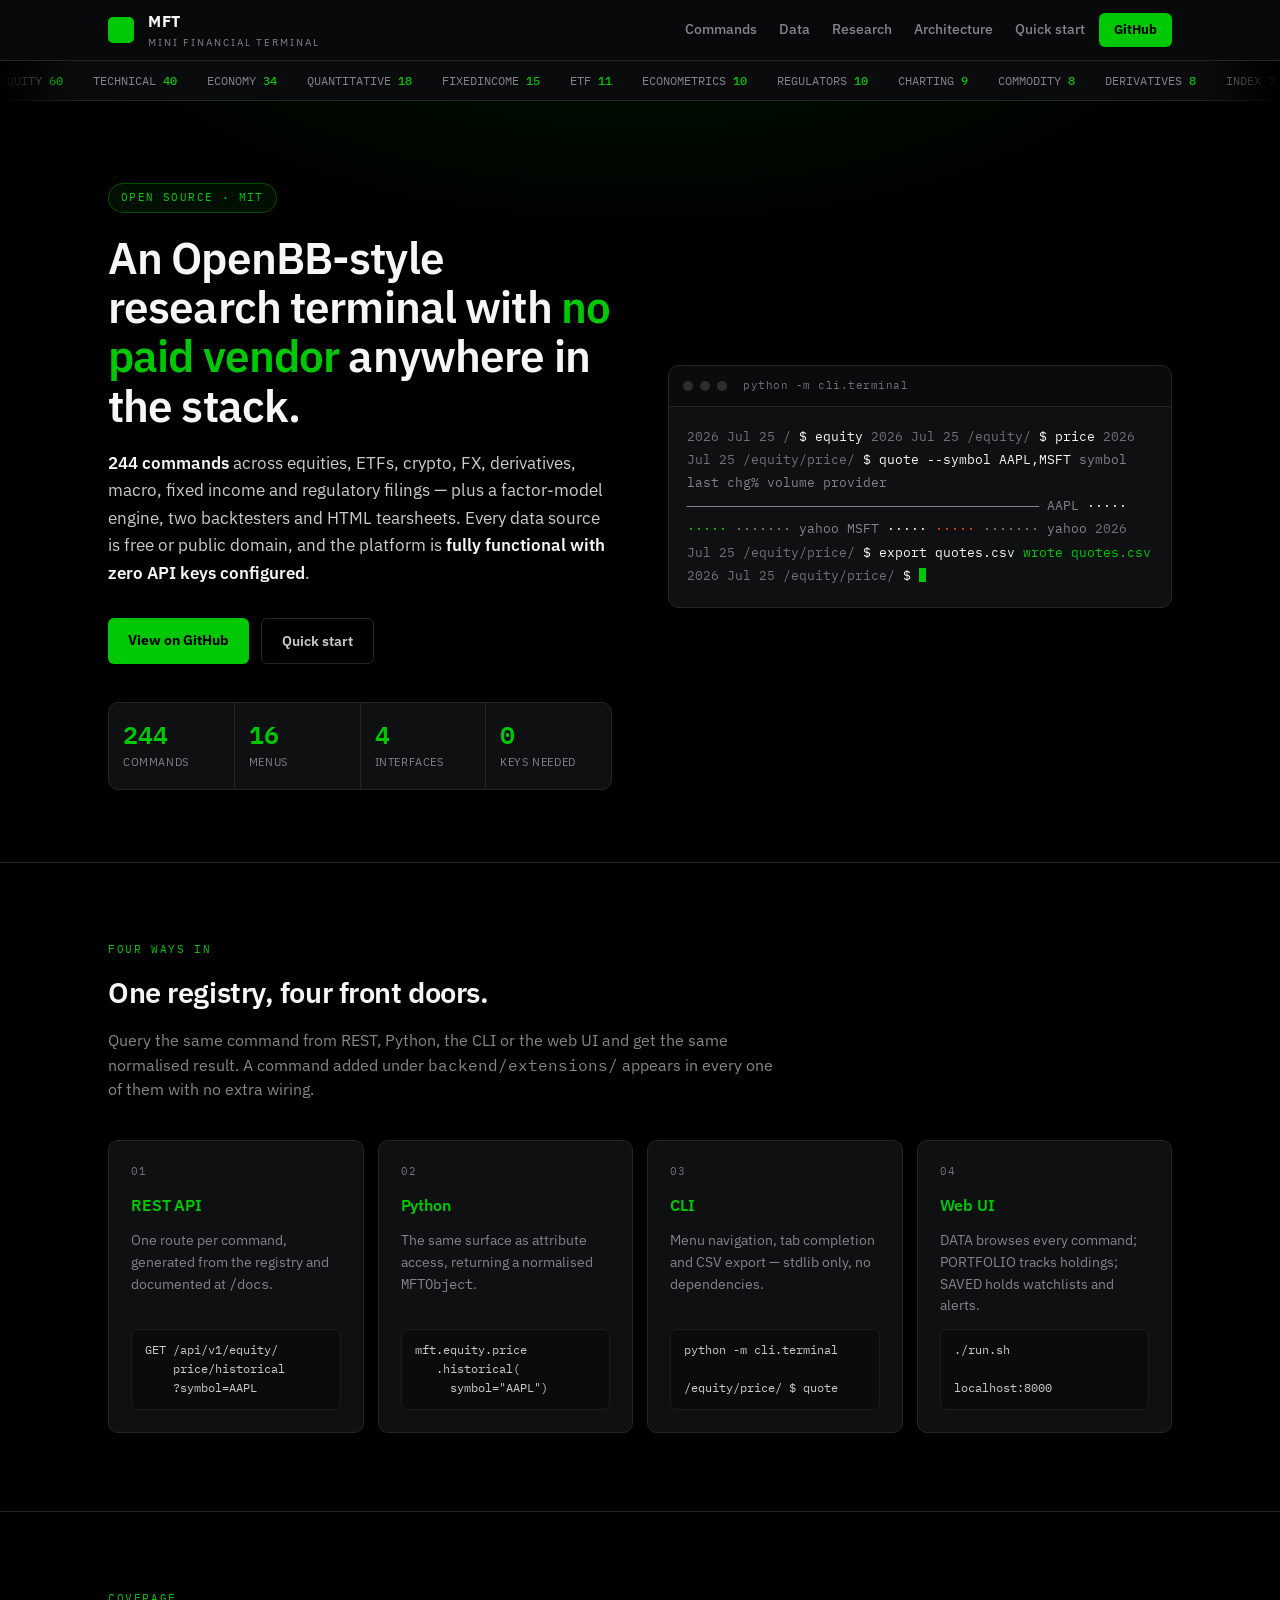
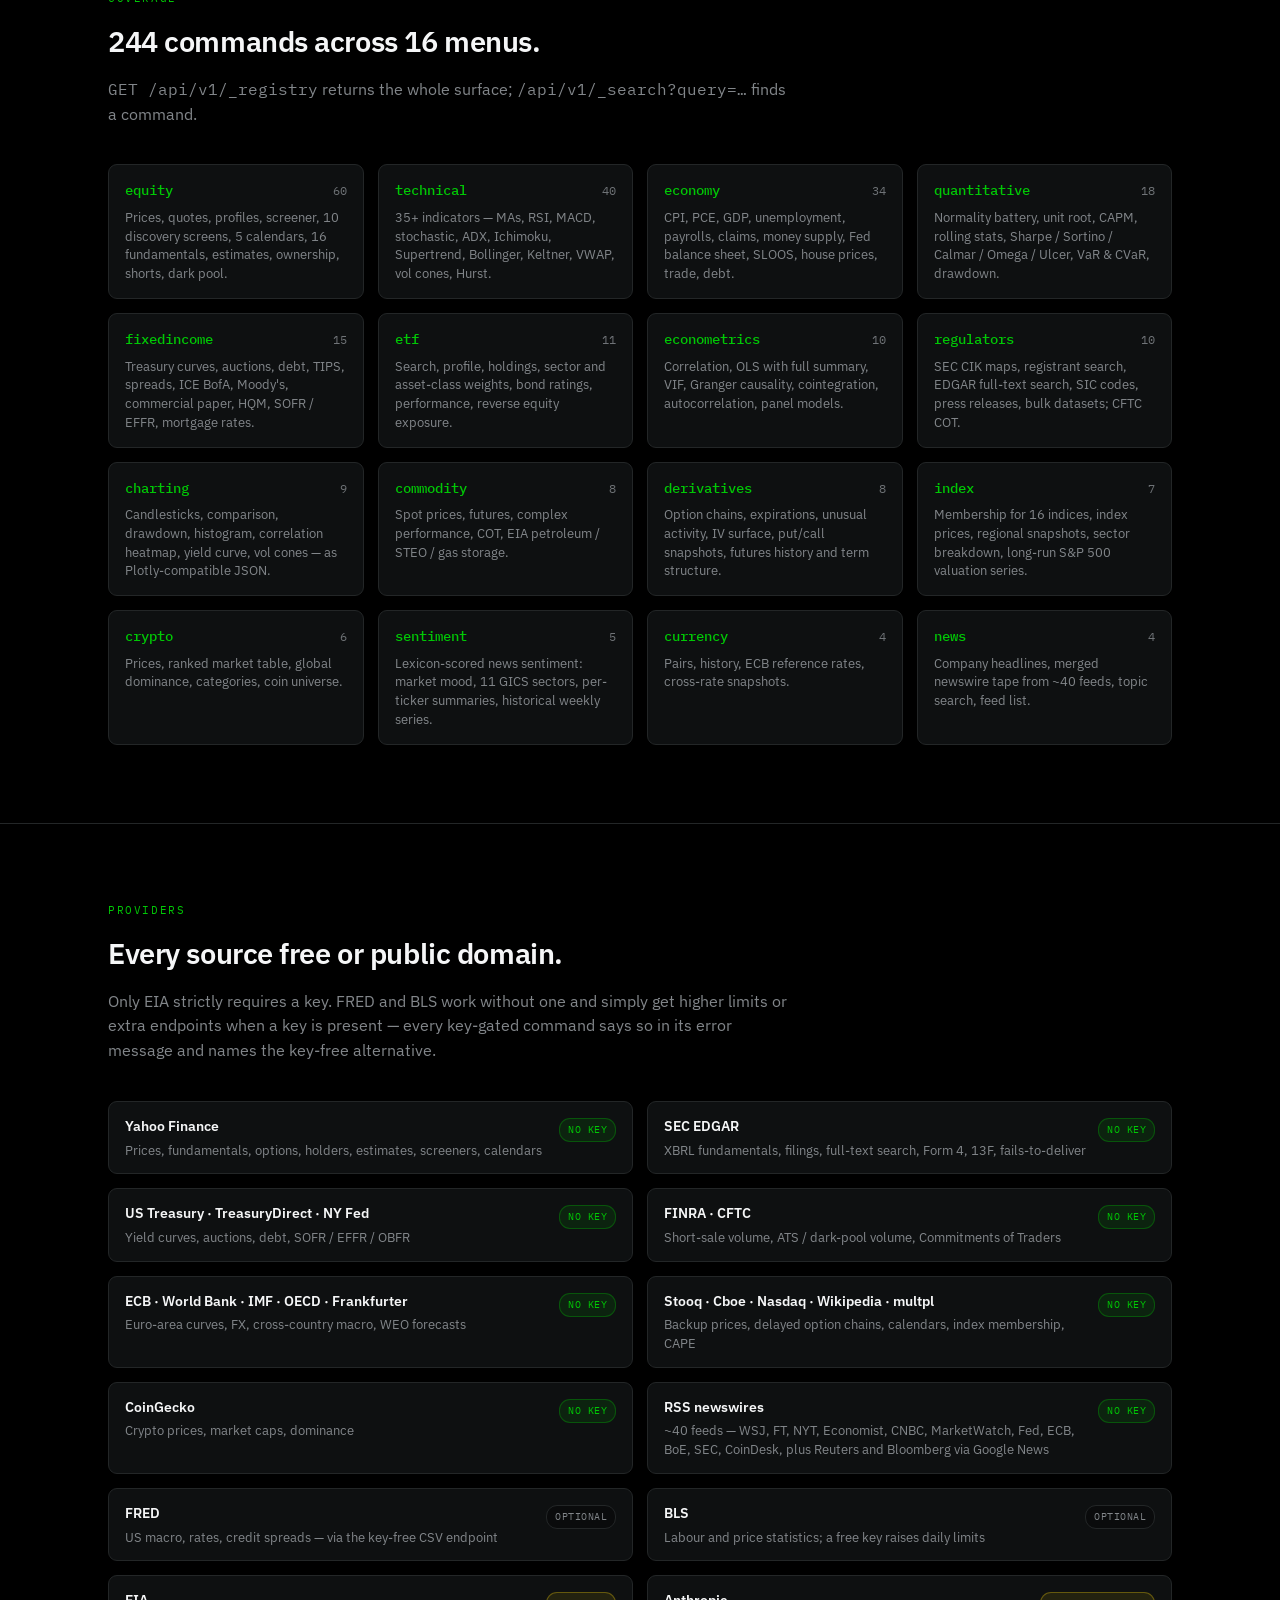
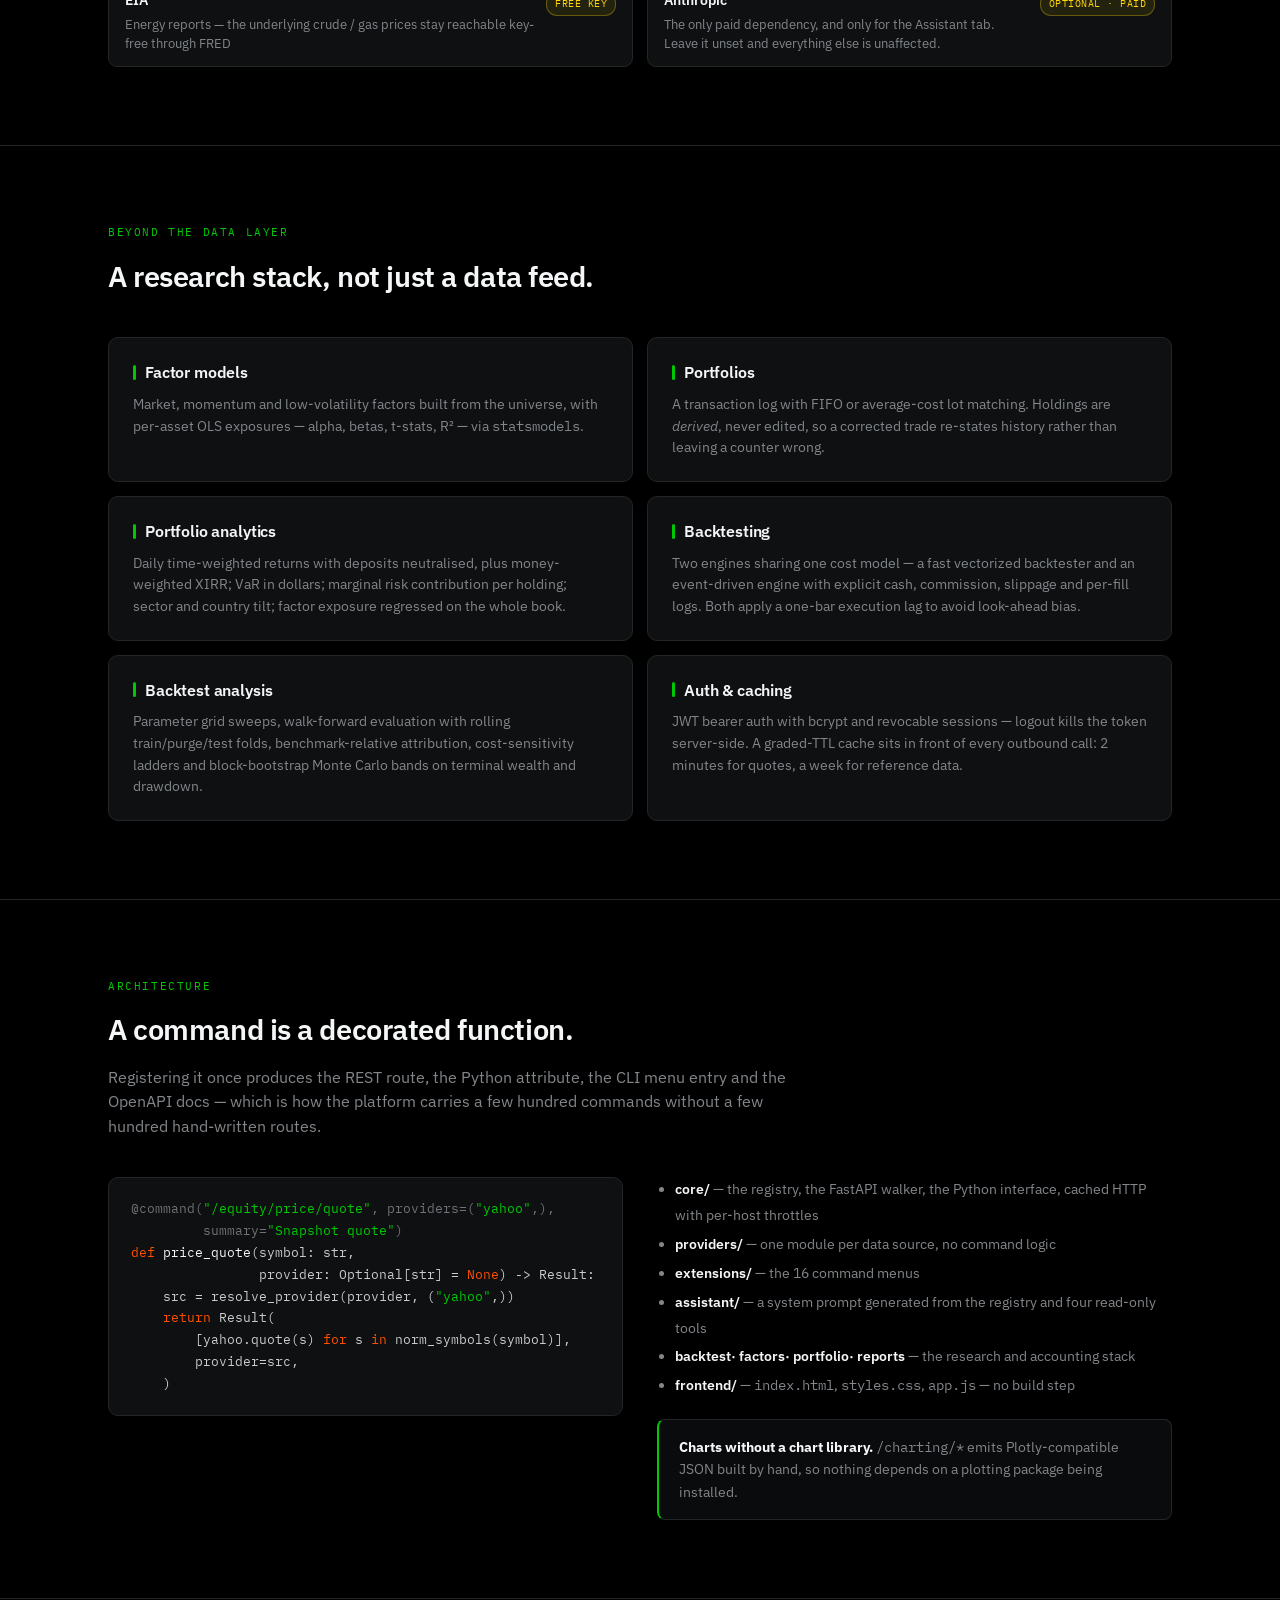
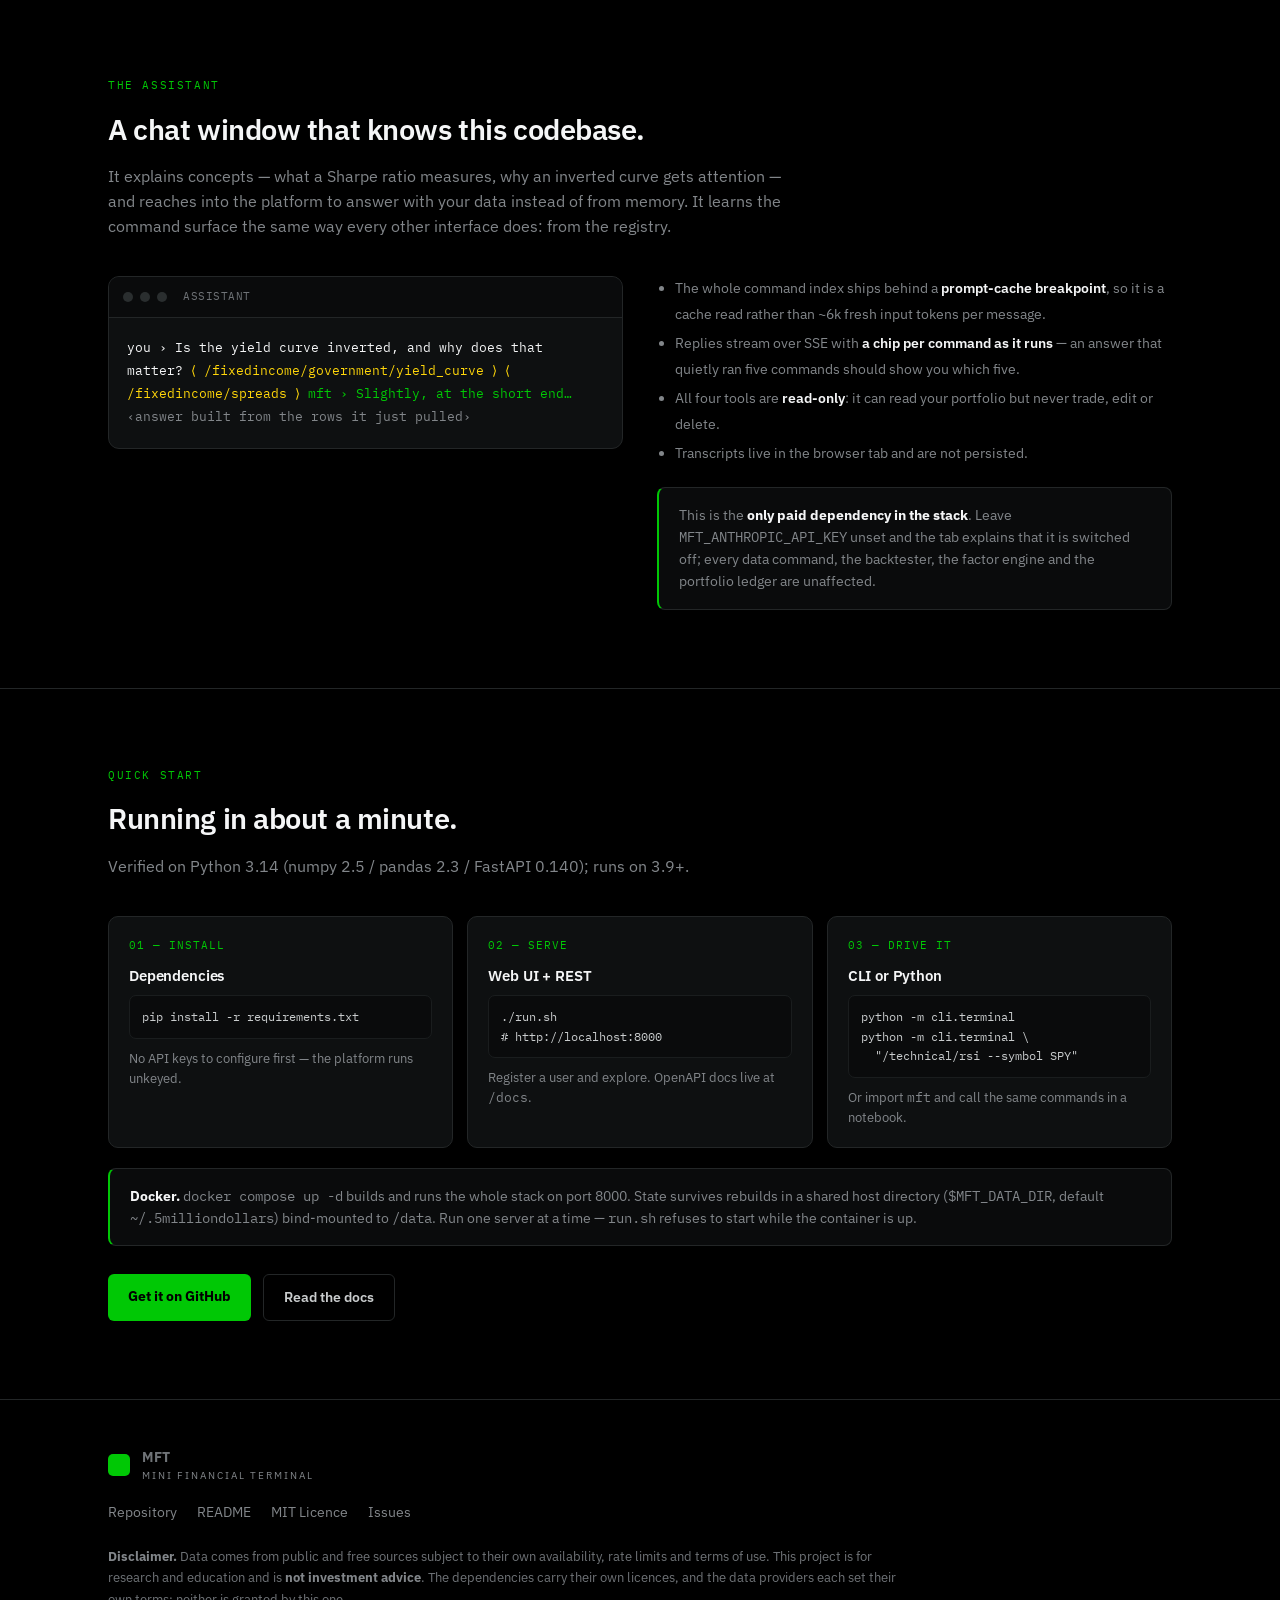
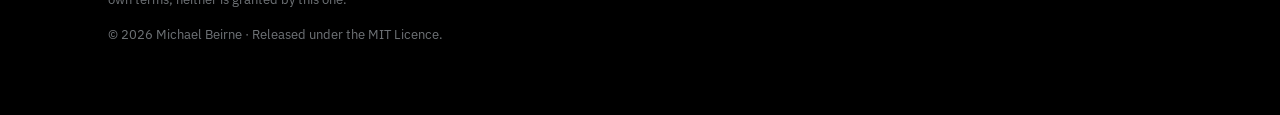
==== docs/index.html @ cc0086a4 "Initial commit — Mini Financial Terminal An open-source financial research terminal: 244 commands ac" ====
<!doctype html>
<html lang="en">
<head>
<meta charset="utf-8" />
<meta name="viewport" content="width=device-width, initial-scale=1" />
<title>MFT — Mini Financial Terminal</title>
<meta name="description" content="An open-source financial research terminal: 244 commands across equities, macro, derivatives and filings, plus a factor engine and backtester. Every data source free. Zero API keys required." />
<meta property="og:title" content="MFT — Mini Financial Terminal" />
<meta property="og:description" content="244 commands. Four interfaces. Zero paid data vendors." />
<meta property="og:type" content="website" />
<link rel="preconnect" href="https://fonts.googleapis.com" />
<link rel="preconnect" href="https://fonts.gstatic.com" crossorigin />
<link href="https://fonts.googleapis.com/css2?family=IBM+Plex+Sans:wght@400;500;600;700&family=IBM+Plex+Mono:wght@400;500;600&display=swap" rel="stylesheet" />
<style>
:root{
  --bg:#000000; --panel:#0e1011; --deep:#0a0b0c; --line:#232627; --line-soft:#1a1d1e;
  --muted:#82868a; --faint:#6f7377; --text:#f5f6f7; --soft:#c9cccd;
  --green:#00c805; --red:#ff5000; --amber:#ffd60a;
  --sans:'IBM Plex Sans',-apple-system,BlinkMacSystemFont,'Segoe UI',sans-serif;
  --mono:'IBM Plex Mono',ui-monospace,SFMono-Regular,Menlo,monospace;
  --wrap:1120px;
}
*{box-sizing:border-box}
html{scroll-behavior:smooth}
body{margin:0;background:var(--bg);color:var(--text);font-family:var(--sans);
  font-size:15px;line-height:1.6;-webkit-font-smoothing:antialiased}
a{color:var(--green);text-decoration:none}
a:hover{filter:brightness(1.25)}
h1,h2,h3{margin:0;font-weight:600;letter-spacing:-.01em}
code,.mono{font-family:var(--mono)}
.wrap{max-width:var(--wrap);margin:0 auto;padding:0 28px}

/* ── top bar ─────────────────────────────────────────── */
.topbar{position:sticky;top:0;z-index:50;background:rgba(10,11,12,.88);
  backdrop-filter:blur(12px);border-bottom:1px solid var(--line)}
.topbar .wrap{display:flex;align-items:center;gap:14px;height:60px}
.mark{width:26px;height:26px;background:var(--green);border-radius:5px;flex:none}
.brand{font-weight:700;font-size:16px;letter-spacing:.5px}
.brand-sub{color:var(--muted);font-size:10px;letter-spacing:2px;text-transform:uppercase}
.spacer{flex:1}
.topnav{display:flex;gap:22px;align-items:center}
.topnav a{color:var(--muted);font-size:13.5px;font-weight:500}
.topnav a:hover{color:var(--text);filter:none}
.btn{display:inline-block;background:var(--green);color:#000;font-weight:700;font-size:14px;
  padding:11px 20px;border-radius:6px;white-space:nowrap}
.btn:hover{filter:brightness(1.1)}
.btn.ghost{background:transparent;color:var(--soft);border:1px solid var(--line);font-weight:600}
.btn.ghost:hover{color:var(--text);border-color:var(--muted);filter:none}
.btn.sm{padding:7px 15px;font-size:13px}

/* ── tape ────────────────────────────────────────────── */
.tape{background:var(--deep);border-bottom:1px solid var(--line);overflow:hidden;
  font-family:var(--mono);font-size:12px;white-space:nowrap;-webkit-mask-image:linear-gradient(90deg,transparent,#000 6%,#000 94%,transparent);mask-image:linear-gradient(90deg,transparent,#000 6%,#000 94%,transparent)}
.tape-track{display:inline-flex;gap:30px;padding:10px 0;animation:slide 62s linear infinite}
.tape-track span{color:var(--muted)}
.tape-track b{color:var(--green);font-weight:500;margin-left:7px}
@keyframes slide{from{transform:translateX(0)}to{transform:translateX(-50%)}}
@media (prefers-reduced-motion:reduce){.tape-track{animation:none}}

/* ── hero ────────────────────────────────────────────── */
.hero{padding:82px 0 72px;border-bottom:1px solid var(--line);
  background:radial-gradient(900px 420px at 50% -140px,rgba(0,200,5,.11),transparent 70%)}
.hero-grid{display:grid;grid-template-columns:1fr 1fr;gap:56px;align-items:center}
.eyebrow{display:inline-flex;align-items:center;gap:8px;font-family:var(--mono);font-size:11px;
  letter-spacing:1.4px;text-transform:uppercase;color:var(--green);
  border:1px solid rgba(0,200,5,.35);background:rgba(0,200,5,.08);
  padding:5px 12px;border-radius:20px;margin-bottom:20px}
.hero h1{font-size:44px;line-height:1.12;letter-spacing:-.02em}
.hero h1 em{font-style:normal;color:var(--green)}
.lede{color:var(--soft);font-size:17px;line-height:1.62;margin:20px 0 0;max-width:36em}
.lede strong{color:var(--text);font-weight:600}
.cta{display:flex;gap:12px;flex-wrap:wrap;margin-top:30px}
.stats{display:grid;grid-template-columns:repeat(4,1fr);gap:1px;background:var(--line);
  border:1px solid var(--line);border-radius:10px;overflow:hidden;margin-top:38px}
.stat{background:var(--panel);padding:16px 14px}
.stat b{display:block;font-family:var(--mono);font-size:25px;font-weight:600;color:var(--green);line-height:1.2}
.stat span{font-size:11px;color:var(--muted);letter-spacing:.6px;text-transform:uppercase}

/* ── terminal window ─────────────────────────────────── */
.term{background:var(--panel);border:1px solid var(--line);border-radius:11px;overflow:hidden;
  box-shadow:0 22px 60px rgba(0,0,0,.75)}
.term-bar{display:flex;align-items:center;gap:7px;background:var(--deep);
  border-bottom:1px solid var(--line);padding:11px 14px}
.dot{width:10px;height:10px;border-radius:50%;background:#2a2e2f}
.term-title{margin-left:9px;font-family:var(--mono);font-size:11px;color:var(--faint);letter-spacing:.5px}
.term-body{padding:18px 18px 20px;font-family:var(--mono);font-size:12.5px;line-height:1.85;
  overflow-x:auto}
.term-body .p{color:var(--faint)}
.term-body .c{color:var(--text)}
.term-body .o{color:var(--muted)}
.term-body .g{color:var(--green)}
.term-body .r{color:var(--red)}
.term-body .k{color:var(--amber)}
.cursor{display:inline-block;width:7px;height:14px;background:var(--green);
  vertical-align:-2px;animation:blink 1.15s step-end infinite}
@keyframes blink{50%{opacity:0}}
@media (prefers-reduced-motion:reduce){.cursor{animation:none}}

/* ── sections ────────────────────────────────────────── */
section{padding:78px 0;border-bottom:1px solid var(--line)}
.shead{margin-bottom:38px;max-width:60em}
.shead .tag{font-family:var(--mono);font-size:11px;letter-spacing:1.6px;text-transform:uppercase;
  color:var(--green);display:block;margin-bottom:11px}
.shead h2{font-size:29px;letter-spacing:-.015em}
.shead p{color:var(--muted);margin:12px 0 0;font-size:15.5px;max-width:44em}

/* ── generic card grids ──────────────────────────────── */
.grid{display:grid;gap:14px}
.g2{grid-template-columns:repeat(2,1fr)}
.g3{grid-template-columns:repeat(3,1fr)}
.g4{grid-template-columns:repeat(4,1fr)}
.card{background:var(--panel);border:1px solid var(--line);border-radius:10px;padding:20px}
.card h3{font-size:15px;margin-bottom:7px}
.card p{color:var(--muted);font-size:13.5px;margin:0;line-height:1.55}

/* interfaces */
.iface{background:var(--panel);border:1px solid var(--line);border-radius:10px;padding:22px;
  display:flex;flex-direction:column;gap:12px}
.iface .n{font-family:var(--mono);font-size:11px;color:var(--faint);letter-spacing:1px}
.iface h3{font-size:16px;color:var(--green)}
.iface p{color:var(--muted);font-size:13.5px;margin:0;flex:1}
.iface pre{margin:0;background:var(--deep);border:1px solid var(--line-soft);border-radius:7px;
  padding:11px 13px;font-family:var(--mono);font-size:11.5px;color:var(--soft);
  overflow-x:auto;line-height:1.65}

/* menu coverage */
.menu{background:var(--panel);border:1px solid var(--line);border-radius:9px;padding:15px 16px;
  transition:border-color .15s}
.menu:hover{border-color:#31383a}
.menu-top{display:flex;align-items:baseline;justify-content:space-between;gap:10px;margin-bottom:6px}
.menu-top .nm{font-family:var(--mono);font-size:13.5px;color:var(--green);font-weight:500}
.menu-top .ct{font-family:var(--mono);font-size:12px;color:var(--faint)}
.menu p{color:var(--muted);font-size:12.5px;margin:0;line-height:1.5}

/* providers */
.prov{display:flex;align-items:flex-start;gap:12px;background:var(--panel);
  border:1px solid var(--line);border-radius:9px;padding:14px 16px}
.prov .body{flex:1;min-width:0}
.prov .nm{font-size:13.5px;font-weight:600;margin-bottom:3px}
.prov .ds{color:var(--muted);font-size:12.5px;line-height:1.5}
.key{font-family:var(--mono);font-size:10px;letter-spacing:.5px;text-transform:uppercase;
  padding:3px 8px;border-radius:11px;white-space:nowrap;flex:none;margin-top:2px}
.key.none{color:var(--green);background:rgba(0,200,5,.1);border:1px solid rgba(0,200,5,.3)}
.key.opt{color:var(--muted);background:var(--deep);border:1px solid var(--line)}
.key.req{color:var(--amber);background:rgba(255,214,10,.09);border:1px solid rgba(255,214,10,.3)}

/* research features */
.feat{background:var(--panel);border:1px solid var(--line);border-radius:10px;padding:22px 24px}
.feat h3{font-size:15.5px;color:var(--text);margin-bottom:9px;display:flex;align-items:center;gap:9px}
.feat h3::before{content:'';width:3px;height:15px;background:var(--green);border-radius:2px;flex:none}
.feat p{color:var(--muted);font-size:13.5px;margin:0;line-height:1.6}

/* code block */
pre.block{background:var(--panel);border:1px solid var(--line);border-radius:10px;
  padding:20px 22px;overflow-x:auto;font-family:var(--mono);font-size:12.5px;
  line-height:1.75;color:var(--soft);margin:0}
pre.block .cm{color:var(--faint)}
pre.block .kw{color:var(--red)}
pre.block .st{color:var(--green)}
pre.block .fn{color:var(--text)}

/* two-col split */
.split{display:grid;grid-template-columns:1fr 1fr;gap:34px;align-items:start}
.split ul{margin:0;padding-left:18px;color:var(--muted);font-size:14px;line-height:1.85}
.split li{margin-bottom:3px}
.split li strong{color:var(--text);font-weight:600}

/* quick start */
.steps{display:grid;grid-template-columns:repeat(3,1fr);gap:14px}
.step{background:var(--panel);border:1px solid var(--line);border-radius:10px;padding:20px}
.step .n{font-family:var(--mono);font-size:11px;color:var(--green);letter-spacing:1px;margin-bottom:9px}
.step h3{font-size:14.5px;margin-bottom:8px}
.step pre{margin:0;font-family:var(--mono);font-size:11.5px;color:var(--soft);
  background:var(--deep);border:1px solid var(--line-soft);border-radius:7px;
  padding:11px 12px;overflow-x:auto;line-height:1.7}
.step p{color:var(--muted);font-size:12.5px;margin:9px 0 0}

/* callout */
.note{background:var(--deep);border:1px solid var(--line);border-left:2px solid var(--green);
  border-radius:8px;padding:16px 20px;color:var(--muted);font-size:13.5px;line-height:1.65}
.note strong{color:var(--text)}

/* footer */
footer{padding:46px 0 56px;color:var(--faint);font-size:13px}
.foot-top{display:flex;align-items:center;gap:12px;margin-bottom:18px}
.foot-links{display:flex;gap:20px;flex-wrap:wrap;margin-bottom:22px}
.foot-links a{color:var(--muted);font-size:13.5px}
.foot-links a:hover{color:var(--text);filter:none}
.disc{max-width:62em;line-height:1.65}

@media (max-width:900px){
  .hero-grid,.split{grid-template-columns:1fr;gap:40px}
  .g4,.g3,.steps{grid-template-columns:repeat(2,1fr)}
  .hero h1{font-size:34px}
  .topnav{display:none}
}
@media (max-width:560px){
  .g4,.g3,.g2,.steps{grid-template-columns:1fr}
  .stats{grid-template-columns:repeat(2,1fr)}
  .hero{padding:52px 0 48px}
  section{padding:56px 0}
  .hero h1{font-size:29px}
}
</style>
</head>
<body>

<div class="topbar">
  <div class="wrap">
    <div class="mark"></div>
    <div>
      <div class="brand">MFT</div>
      <div class="brand-sub">Mini Financial Terminal</div>
    </div>
    <div class="spacer"></div>
    <nav class="topnav">
      <a href="#commands">Commands</a>
      <a href="#data">Data</a>
      <a href="#research">Research</a>
      <a href="#architecture">Architecture</a>
      <a href="#start">Quick start</a>
    </nav>
    <a class="btn sm" href="https://github.com/michaelbeirnee/minifinancialterminal-public">GitHub</a>
  </div>
</div>

<div class="tape">
  <div class="tape-track">
    <span>EQUITY<b>60</b></span><span>TECHNICAL<b>40</b></span><span>ECONOMY<b>34</b></span>
    <span>QUANTITATIVE<b>18</b></span><span>FIXEDINCOME<b>15</b></span><span>ETF<b>11</b></span>
    <span>ECONOMETRICS<b>10</b></span><span>REGULATORS<b>10</b></span><span>CHARTING<b>9</b></span>
    <span>COMMODITY<b>8</b></span><span>DERIVATIVES<b>8</b></span><span>INDEX<b>7</b></span>
    <span>CRYPTO<b>6</b></span><span>SENTIMENT<b>5</b></span><span>CURRENCY<b>4</b></span><span>NEWS<b>4</b></span>
    <span aria-hidden="true">EQUITY<b>60</b></span><span aria-hidden="true">TECHNICAL<b>40</b></span><span aria-hidden="true">ECONOMY<b>34</b></span>
    <span aria-hidden="true">QUANTITATIVE<b>18</b></span><span aria-hidden="true">FIXEDINCOME<b>15</b></span><span aria-hidden="true">ETF<b>11</b></span>
    <span aria-hidden="true">ECONOMETRICS<b>10</b></span><span aria-hidden="true">REGULATORS<b>10</b></span><span aria-hidden="true">CHARTING<b>9</b></span>
    <span aria-hidden="true">COMMODITY<b>8</b></span><span aria-hidden="true">DERIVATIVES<b>8</b></span><span aria-hidden="true">INDEX<b>7</b></span>
    <span aria-hidden="true">CRYPTO<b>6</b></span><span aria-hidden="true">SENTIMENT<b>5</b></span><span aria-hidden="true">CURRENCY<b>4</b></span><span aria-hidden="true">NEWS<b>4</b></span>
  </div>
</div>

<header class="hero">
  <div class="wrap hero-grid">
    <div>
      <div class="eyebrow">Open source · MIT</div>
      <h1>An OpenBB-style research terminal with <em>no paid vendor</em> anywhere in the stack.</h1>
      <p class="lede">
        <strong>244 commands</strong> across equities, ETFs, crypto, FX, derivatives, macro,
        fixed income and regulatory filings — plus a factor-model engine, two backtesters
        and HTML tearsheets. Every data source is free or public domain, and the platform
        is <strong>fully functional with zero API keys configured</strong>.
      </p>
      <div class="cta">
        <a class="btn" href="https://github.com/michaelbeirnee/minifinancialterminal-public">View on GitHub</a>
        <a class="btn ghost" href="#start">Quick start</a>
      </div>
      <div class="stats">
        <div class="stat"><b>244</b><span>Commands</span></div>
        <div class="stat"><b>16</b><span>Menus</span></div>
        <div class="stat"><b>4</b><span>Interfaces</span></div>
        <div class="stat"><b>0</b><span>Keys needed</span></div>
      </div>
    </div>

    <div class="term">
      <div class="term-bar">
        <div class="dot"></div><div class="dot"></div><div class="dot"></div>
        <div class="term-title">python -m cli.terminal</div>
      </div>
      <div class="term-body">
<span class="p">2026 Jul 25 /</span> <span class="c">$ equity</span>
<span class="p">2026 Jul 25 /equity/</span> <span class="c">$ price</span>
<span class="p">2026 Jul 25 /equity/price/</span> <span class="c">$ quote --symbol AAPL,MSFT</span>

<span class="o">  symbol    last     chg%     volume   provider</span>
<span class="o">  ────────────────────────────────────────────</span>
<span class="o">  AAPL     </span><span class="c">  ·····</span><span class="o">   </span><span class="g">  ·····</span><span class="o">    ·······   yahoo</span>
<span class="o">  MSFT     </span><span class="c">  ·····</span><span class="o">   </span><span class="r">  ·····</span><span class="o">    ·······   yahoo</span>

<span class="p">2026 Jul 25 /equity/price/</span> <span class="c">$ export quotes.csv</span>
<span class="g">  wrote quotes.csv</span>

<span class="p">2026 Jul 25 /equity/price/</span> <span class="c">$ </span><span class="cursor"></span>
      </div>
    </div>
  </div>
</header>

<section id="interfaces">
  <div class="wrap">
    <div class="shead">
      <span class="tag">Four ways in</span>
      <h2>One registry, four front doors.</h2>
      <p>Query the same command from REST, Python, the CLI or the web UI and get the same
         normalised result. A command added under <code>backend/extensions/</code> appears in
         every one of them with no extra wiring.</p>
    </div>
    <div class="grid g4">
      <div class="iface">
        <div class="n">01</div>
        <h3>REST API</h3>
        <p>One route per command, generated from the registry and documented at <code>/docs</code>.</p>
        <pre>GET /api/v1/equity/
    price/historical
    ?symbol=AAPL</pre>
      </div>
      <div class="iface">
        <div class="n">02</div>
        <h3>Python</h3>
        <p>The same surface as attribute access, returning a normalised <code>MFTObject</code>.</p>
        <pre>mft.equity.price
   .historical(
     symbol="AAPL")</pre>
      </div>
      <div class="iface">
        <div class="n">03</div>
        <h3>CLI</h3>
        <p>Menu navigation, tab completion and CSV export — stdlib only, no dependencies.</p>
        <pre>python -m cli.terminal

/equity/price/ $ quote</pre>
      </div>
      <div class="iface">
        <div class="n">04</div>
        <h3>Web UI</h3>
        <p>DATA browses every command; PORTFOLIO tracks holdings; SAVED holds watchlists and alerts.</p>
        <pre>./run.sh

localhost:8000</pre>
      </div>
    </div>
  </div>
</section>

<section id="commands">
  <div class="wrap">
    <div class="shead">
      <span class="tag">Coverage</span>
      <h2>244 commands across 16 menus.</h2>
      <p><code>GET /api/v1/_registry</code> returns the whole surface;
         <code>/api/v1/_search?query=…</code> finds a command.</p>
    </div>
    <div class="grid g4">
      <div class="menu"><div class="menu-top"><span class="nm">equity</span><span class="ct">60</span></div>
        <p>Prices, quotes, profiles, screener, 10 discovery screens, 5 calendars, 16 fundamentals, estimates, ownership, shorts, dark pool.</p></div>
      <div class="menu"><div class="menu-top"><span class="nm">technical</span><span class="ct">40</span></div>
        <p>35+ indicators — MAs, RSI, MACD, stochastic, ADX, Ichimoku, Supertrend, Bollinger, Keltner, VWAP, vol cones, Hurst.</p></div>
      <div class="menu"><div class="menu-top"><span class="nm">economy</span><span class="ct">34</span></div>
        <p>CPI, PCE, GDP, unemployment, payrolls, claims, money supply, Fed balance sheet, SLOOS, house prices, trade, debt.</p></div>
      <div class="menu"><div class="menu-top"><span class="nm">quantitative</span><span class="ct">18</span></div>
        <p>Normality battery, unit root, CAPM, rolling stats, Sharpe / Sortino / Calmar / Omega / Ulcer, VaR &amp; CVaR, drawdown.</p></div>
      <div class="menu"><div class="menu-top"><span class="nm">fixedincome</span><span class="ct">15</span></div>
        <p>Treasury curves, auctions, debt, TIPS, spreads, ICE BofA, Moody's, commercial paper, HQM, SOFR / EFFR, mortgage rates.</p></div>
      <div class="menu"><div class="menu-top"><span class="nm">etf</span><span class="ct">11</span></div>
        <p>Search, profile, holdings, sector and asset-class weights, bond ratings, performance, reverse equity exposure.</p></div>
      <div class="menu"><div class="menu-top"><span class="nm">econometrics</span><span class="ct">10</span></div>
        <p>Correlation, OLS with full summary, VIF, Granger causality, cointegration, autocorrelation, panel models.</p></div>
      <div class="menu"><div class="menu-top"><span class="nm">regulators</span><span class="ct">10</span></div>
        <p>SEC CIK maps, registrant search, EDGAR full-text search, SIC codes, press releases, bulk datasets; CFTC COT.</p></div>
      <div class="menu"><div class="menu-top"><span class="nm">charting</span><span class="ct">9</span></div>
        <p>Candlesticks, comparison, drawdown, histogram, correlation heatmap, yield curve, vol cones — as Plotly-compatible JSON.</p></div>
      <div class="menu"><div class="menu-top"><span class="nm">commodity</span><span class="ct">8</span></div>
        <p>Spot prices, futures, complex performance, COT, EIA petroleum / STEO / gas storage.</p></div>
      <div class="menu"><div class="menu-top"><span class="nm">derivatives</span><span class="ct">8</span></div>
        <p>Option chains, expirations, unusual activity, IV surface, put/call snapshots, futures history and term structure.</p></div>
      <div class="menu"><div class="menu-top"><span class="nm">index</span><span class="ct">7</span></div>
        <p>Membership for 16 indices, index prices, regional snapshots, sector breakdown, long-run S&amp;P 500 valuation series.</p></div>
      <div class="menu"><div class="menu-top"><span class="nm">crypto</span><span class="ct">6</span></div>
        <p>Prices, ranked market table, global dominance, categories, coin universe.</p></div>
      <div class="menu"><div class="menu-top"><span class="nm">sentiment</span><span class="ct">5</span></div>
        <p>Lexicon-scored news sentiment: market mood, 11 GICS sectors, per-ticker summaries, historical weekly series.</p></div>
      <div class="menu"><div class="menu-top"><span class="nm">currency</span><span class="ct">4</span></div>
        <p>Pairs, history, ECB reference rates, cross-rate snapshots.</p></div>
      <div class="menu"><div class="menu-top"><span class="nm">news</span><span class="ct">4</span></div>
        <p>Company headlines, merged newswire tape from ~40 feeds, topic search, feed list.</p></div>
    </div>
  </div>
</section>

<section id="data">
  <div class="wrap">
    <div class="shead">
      <span class="tag">Providers</span>
      <h2>Every source free or public domain.</h2>
      <p>Only EIA strictly requires a key. FRED and BLS work without one and simply get higher
         limits or extra endpoints when a key is present — every key-gated command says so in
         its error message and names the key-free alternative.</p>
    </div>
    <div class="grid g2">
      <div class="prov"><div class="body"><div class="nm">Yahoo Finance</div>
        <div class="ds">Prices, fundamentals, options, holders, estimates, screeners, calendars</div></div><span class="key none">No key</span></div>
      <div class="prov"><div class="body"><div class="nm">SEC EDGAR</div>
        <div class="ds">XBRL fundamentals, filings, full-text search, Form 4, 13F, fails-to-deliver</div></div><span class="key none">No key</span></div>
      <div class="prov"><div class="body"><div class="nm">US Treasury · TreasuryDirect · NY Fed</div>
        <div class="ds">Yield curves, auctions, debt, SOFR / EFFR / OBFR</div></div><span class="key none">No key</span></div>
      <div class="prov"><div class="body"><div class="nm">FINRA · CFTC</div>
        <div class="ds">Short-sale volume, ATS / dark-pool volume, Commitments of Traders</div></div><span class="key none">No key</span></div>
      <div class="prov"><div class="body"><div class="nm">ECB · World Bank · IMF · OECD · Frankfurter</div>
        <div class="ds">Euro-area curves, FX, cross-country macro, WEO forecasts</div></div><span class="key none">No key</span></div>
      <div class="prov"><div class="body"><div class="nm">Stooq · Cboe · Nasdaq · Wikipedia · multpl</div>
        <div class="ds">Backup prices, delayed option chains, calendars, index membership, CAPE</div></div><span class="key none">No key</span></div>
      <div class="prov"><div class="body"><div class="nm">CoinGecko</div>
        <div class="ds">Crypto prices, market caps, dominance</div></div><span class="key none">No key</span></div>
      <div class="prov"><div class="body"><div class="nm">RSS newswires</div>
        <div class="ds">~40 feeds — WSJ, FT, NYT, Economist, CNBC, MarketWatch, Fed, ECB, BoE, SEC, CoinDesk, plus Reuters and Bloomberg via Google News</div></div><span class="key none">No key</span></div>
      <div class="prov"><div class="body"><div class="nm">FRED</div>
        <div class="ds">US macro, rates, credit spreads — via the key-free CSV endpoint</div></div><span class="key opt">Optional</span></div>
      <div class="prov"><div class="body"><div class="nm">BLS</div>
        <div class="ds">Labour and price statistics; a free key raises daily limits</div></div><span class="key opt">Optional</span></div>
      <div class="prov"><div class="body"><div class="nm">EIA</div>
        <div class="ds">Energy reports — the underlying crude / gas prices stay reachable key-free through FRED</div></div><span class="key req">Free key</span></div>
      <div class="prov"><div class="body"><div class="nm">Anthropic</div>
        <div class="ds">The only paid dependency, and only for the Assistant tab. Leave it unset and everything else is unaffected.</div></div><span class="key req">Optional · paid</span></div>
    </div>
  </div>
</section>

<section id="research">
  <div class="wrap">
    <div class="shead">
      <span class="tag">Beyond the data layer</span>
      <h2>A research stack, not just a data feed.</h2>
    </div>
    <div class="grid g2">
      <div class="feat"><h3>Factor models</h3>
        <p>Market, momentum and low-volatility factors built from the universe, with per-asset
           OLS exposures — alpha, betas, t-stats, R² — via <code>statsmodels</code>.</p></div>
      <div class="feat"><h3>Portfolios</h3>
        <p>A transaction log with FIFO or average-cost lot matching. Holdings are <em>derived</em>,
           never edited, so a corrected trade re-states history rather than leaving a counter wrong.</p></div>
      <div class="feat"><h3>Portfolio analytics</h3>
        <p>Daily time-weighted returns with deposits neutralised, plus money-weighted XIRR;
           VaR in dollars; marginal risk contribution per holding; sector and country tilt;
           factor exposure regressed on the whole book.</p></div>
      <div class="feat"><h3>Backtesting</h3>
        <p>Two engines sharing one cost model — a fast vectorized backtester and an event-driven
           engine with explicit cash, commission, slippage and per-fill logs. Both apply a one-bar
           execution lag to avoid look-ahead bias.</p></div>
      <div class="feat"><h3>Backtest analysis</h3>
        <p>Parameter grid sweeps, walk-forward evaluation with rolling train/purge/test folds,
           benchmark-relative attribution, cost-sensitivity ladders and block-bootstrap Monte
           Carlo bands on terminal wealth and drawdown.</p></div>
      <div class="feat"><h3>Auth &amp; caching</h3>
        <p>JWT bearer auth with bcrypt and revocable sessions — logout kills the token
           server-side. A graded-TTL cache sits in front of every outbound call: 2 minutes for
           quotes, a week for reference data.</p></div>
    </div>
  </div>
</section>

<section id="architecture">
  <div class="wrap">
    <div class="shead">
      <span class="tag">Architecture</span>
      <h2>A command is a decorated function.</h2>
      <p>Registering it once produces the REST route, the Python attribute, the CLI menu entry
         and the OpenAPI docs — which is how the platform carries a few hundred commands
         without a few hundred hand-written routes.</p>
    </div>
    <div class="split">
      <pre class="block"><span class="cm">@command(<span class="st">"/equity/price/quote"</span>, providers=(<span class="st">"yahoo"</span>,),
         summary=<span class="st">"Snapshot quote"</span>)</span>
<span class="kw">def</span> <span class="fn">price_quote</span>(symbol: str,
                provider: Optional[str] = <span class="kw">None</span>) -> Result:
    src = resolve_provider(provider, (<span class="st">"yahoo"</span>,))
    <span class="kw">return</span> Result(
        [yahoo.quote(s) <span class="kw">for</span> s <span class="kw">in</span> norm_symbols(symbol)],
        provider=src,
    )</pre>
      <div>
        <ul>
          <li><strong>core/</strong> — the registry, the FastAPI walker, the Python interface, cached HTTP with per-host throttles</li>
          <li><strong>providers/</strong> — one module per data source, no command logic</li>
          <li><strong>extensions/</strong> — the 16 command menus</li>
          <li><strong>assistant/</strong> — a system prompt generated from the registry and four read-only tools</li>
          <li><strong>backtest· factors· portfolio· reports</strong> — the research and accounting stack</li>
          <li><strong>frontend/</strong> — <code>index.html</code>, <code>styles.css</code>, <code>app.js</code> — no build step</li>
        </ul>
        <div class="note" style="margin-top:20px">
          <strong>Charts without a chart library.</strong> <code>/charting/*</code> emits
          Plotly-compatible JSON built by hand, so nothing depends on a plotting package
          being installed.
        </div>
      </div>
    </div>
  </div>
</section>

<section id="assistant">
  <div class="wrap">
    <div class="shead">
      <span class="tag">The assistant</span>
      <h2>A chat window that knows this codebase.</h2>
      <p>It explains concepts — what a Sharpe ratio measures, why an inverted curve gets
         attention — and reaches into the platform to answer with your data instead of from
         memory. It learns the command surface the same way every other interface does: from
         the registry.</p>
    </div>
    <div class="split">
      <div class="term">
        <div class="term-bar">
          <div class="dot"></div><div class="dot"></div><div class="dot"></div>
          <div class="term-title">ASSISTANT</div>
        </div>
        <div class="term-body">
<span class="c">you  › Is the yield curve inverted, and why
       does that matter?</span>

<span class="k">     ⟨ /fixedincome/government/yield_curve ⟩</span>
<span class="k">     ⟨ /fixedincome/spreads ⟩</span>

<span class="g">mft  › Slightly, at the short end…</span>
<span class="o">       ‹answer built from the rows it just pulled›</span>
        </div>
      </div>
      <div>
        <ul>
          <li>The whole command index ships behind a <strong>prompt-cache breakpoint</strong>, so it is a cache read rather than ~6k fresh input tokens per message.</li>
          <li>Replies stream over SSE with <strong>a chip per command as it runs</strong> — an answer that quietly ran five commands should show you which five.</li>
          <li>All four tools are <strong>read-only</strong>: it can read your portfolio but never trade, edit or delete.</li>
          <li>Transcripts live in the browser tab and are not persisted.</li>
        </ul>
        <div class="note" style="margin-top:20px">
          This is the <strong>only paid dependency in the stack</strong>. Leave
          <code>MFT_ANTHROPIC_API_KEY</code> unset and the tab explains that it is switched
          off; every data command, the backtester, the factor engine and the portfolio ledger
          are unaffected.
        </div>
      </div>
    </div>
  </div>
</section>

<section id="start">
  <div class="wrap">
    <div class="shead">
      <span class="tag">Quick start</span>
      <h2>Running in about a minute.</h2>
      <p>Verified on Python 3.14 (numpy 2.5 / pandas 2.3 / FastAPI 0.140); runs on 3.9+.</p>
    </div>
    <div class="steps">
      <div class="step">
        <div class="n">01 — INSTALL</div>
        <h3>Dependencies</h3>
        <pre>pip install -r requirements.txt</pre>
        <p>No API keys to configure first — the platform runs unkeyed.</p>
      </div>
      <div class="step">
        <div class="n">02 — SERVE</div>
        <h3>Web UI + REST</h3>
        <pre>./run.sh
# http://localhost:8000</pre>
        <p>Register a user and explore. OpenAPI docs live at <code>/docs</code>.</p>
      </div>
      <div class="step">
        <div class="n">03 — DRIVE IT</div>
        <h3>CLI or Python</h3>
        <pre>python -m cli.terminal
python -m cli.terminal \
  "/technical/rsi --symbol SPY"</pre>
        <p>Or import <code>mft</code> and call the same commands in a notebook.</p>
      </div>
    </div>
    <div class="note" style="margin-top:20px">
      <strong>Docker.</strong> <code>docker compose up -d</code> builds and runs the whole stack
      on port 8000. State survives rebuilds in a shared host directory
      (<code>$MFT_DATA_DIR</code>, default <code>~/.5milliondollars</code>) bind-mounted to
      <code>/data</code>. Run one server at a time — <code>run.sh</code> refuses to start while
      the container is up.
    </div>
    <div style="margin-top:28px;display:flex;gap:12px;flex-wrap:wrap">
      <a class="btn" href="https://github.com/michaelbeirnee/minifinancialterminal-public">Get it on GitHub</a>
      <a class="btn ghost" href="https://github.com/michaelbeirnee/minifinancialterminal-public#readme">Read the docs</a>
    </div>
  </div>
</section>

<footer>
  <div class="wrap">
    <div class="foot-top">
      <div class="mark" style="width:22px;height:22px"></div>
      <div>
        <div class="brand" style="font-size:14px">MFT</div>
        <div class="brand-sub">Mini Financial Terminal</div>
      </div>
    </div>
    <div class="foot-links">
      <a href="https://github.com/michaelbeirnee/minifinancialterminal-public">Repository</a>
      <a href="https://github.com/michaelbeirnee/minifinancialterminal-public#readme">README</a>
      <a href="https://github.com/michaelbeirnee/minifinancialterminal-public/blob/main/LICENSE">MIT Licence</a>
      <a href="https://github.com/michaelbeirnee/minifinancialterminal-public/issues">Issues</a>
    </div>
    <p class="disc">
      <strong style="color:var(--muted)">Disclaimer.</strong> Data comes from public and free
      sources subject to their own availability, rate limits and terms of use. This project is
      for research and education and is <strong style="color:var(--muted)">not investment
      advice</strong>. The dependencies carry their own licences, and the data providers each
      set their own terms; neither is granted by this one.
    </p>
    <p class="disc" style="margin-top:14px">© 2026 Michael Beirne · Released under the MIT Licence.</p>
  </div>
</footer>

</body>
</html>
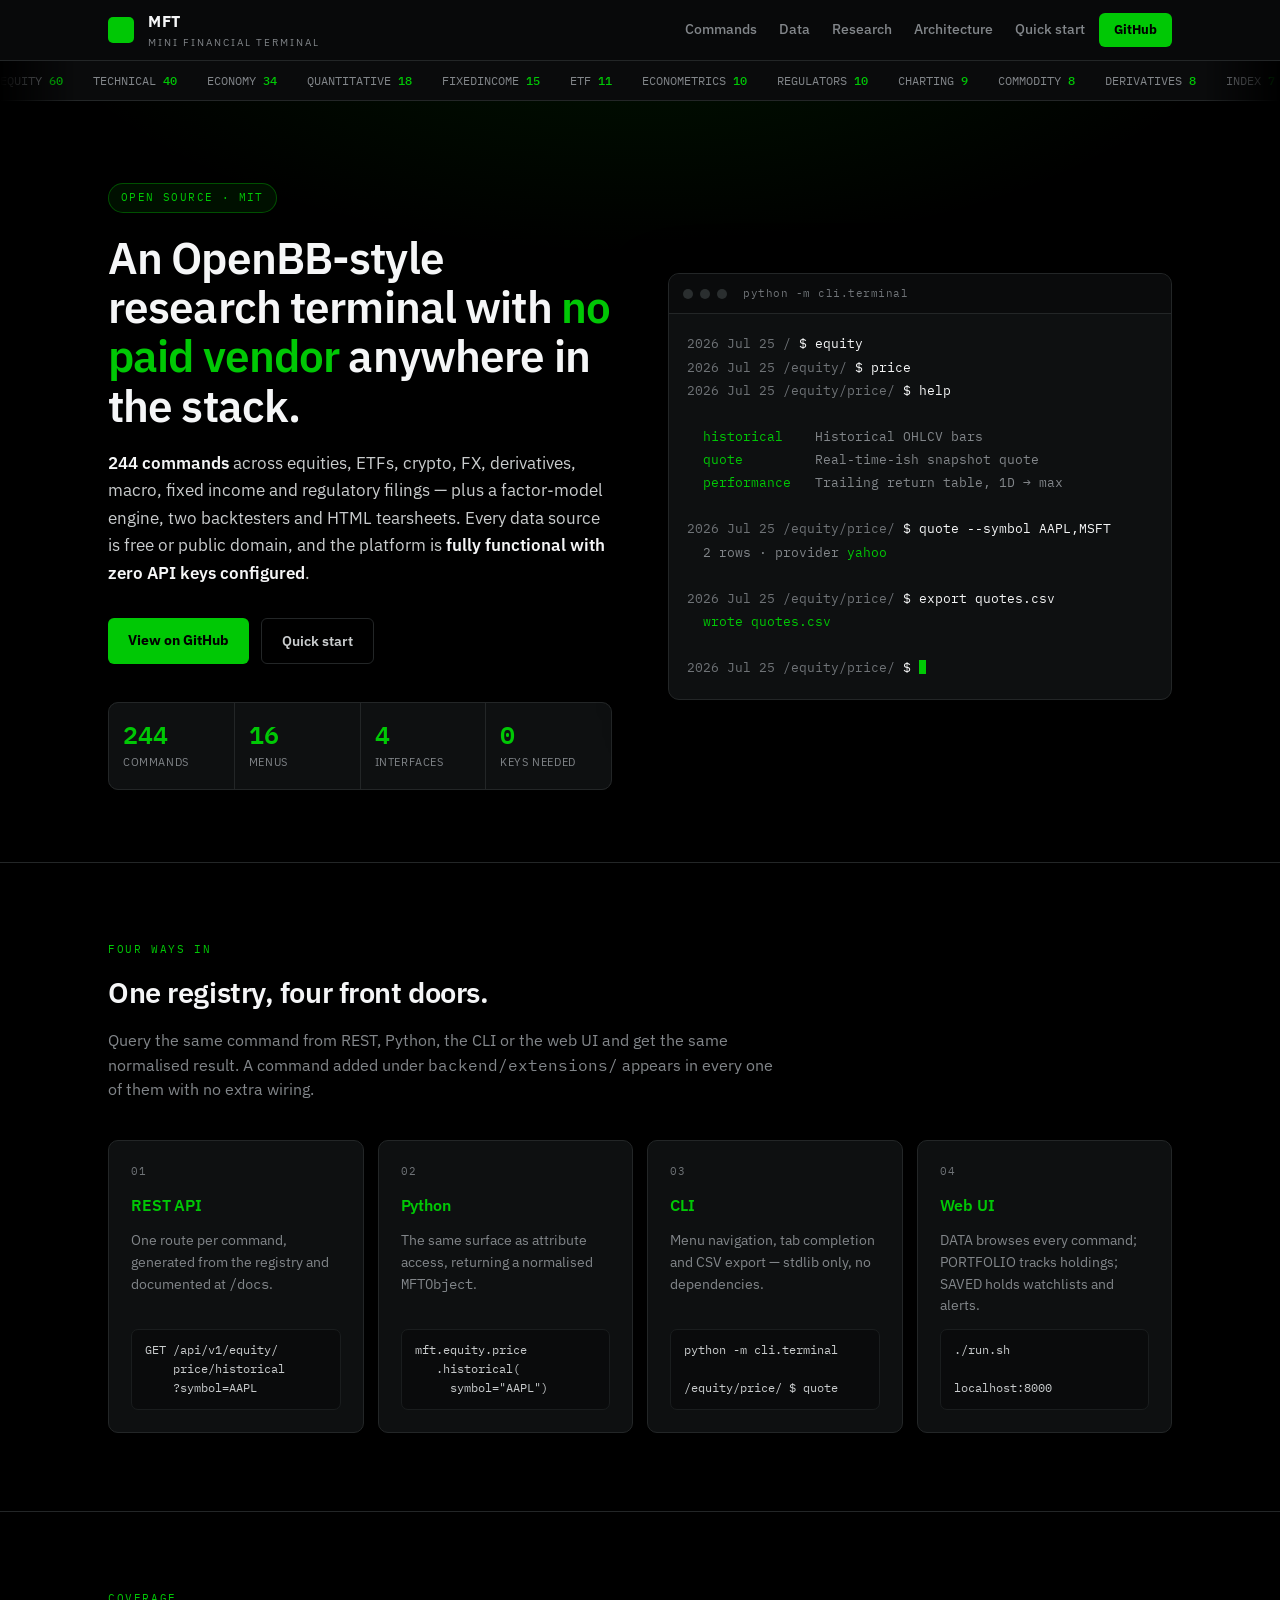
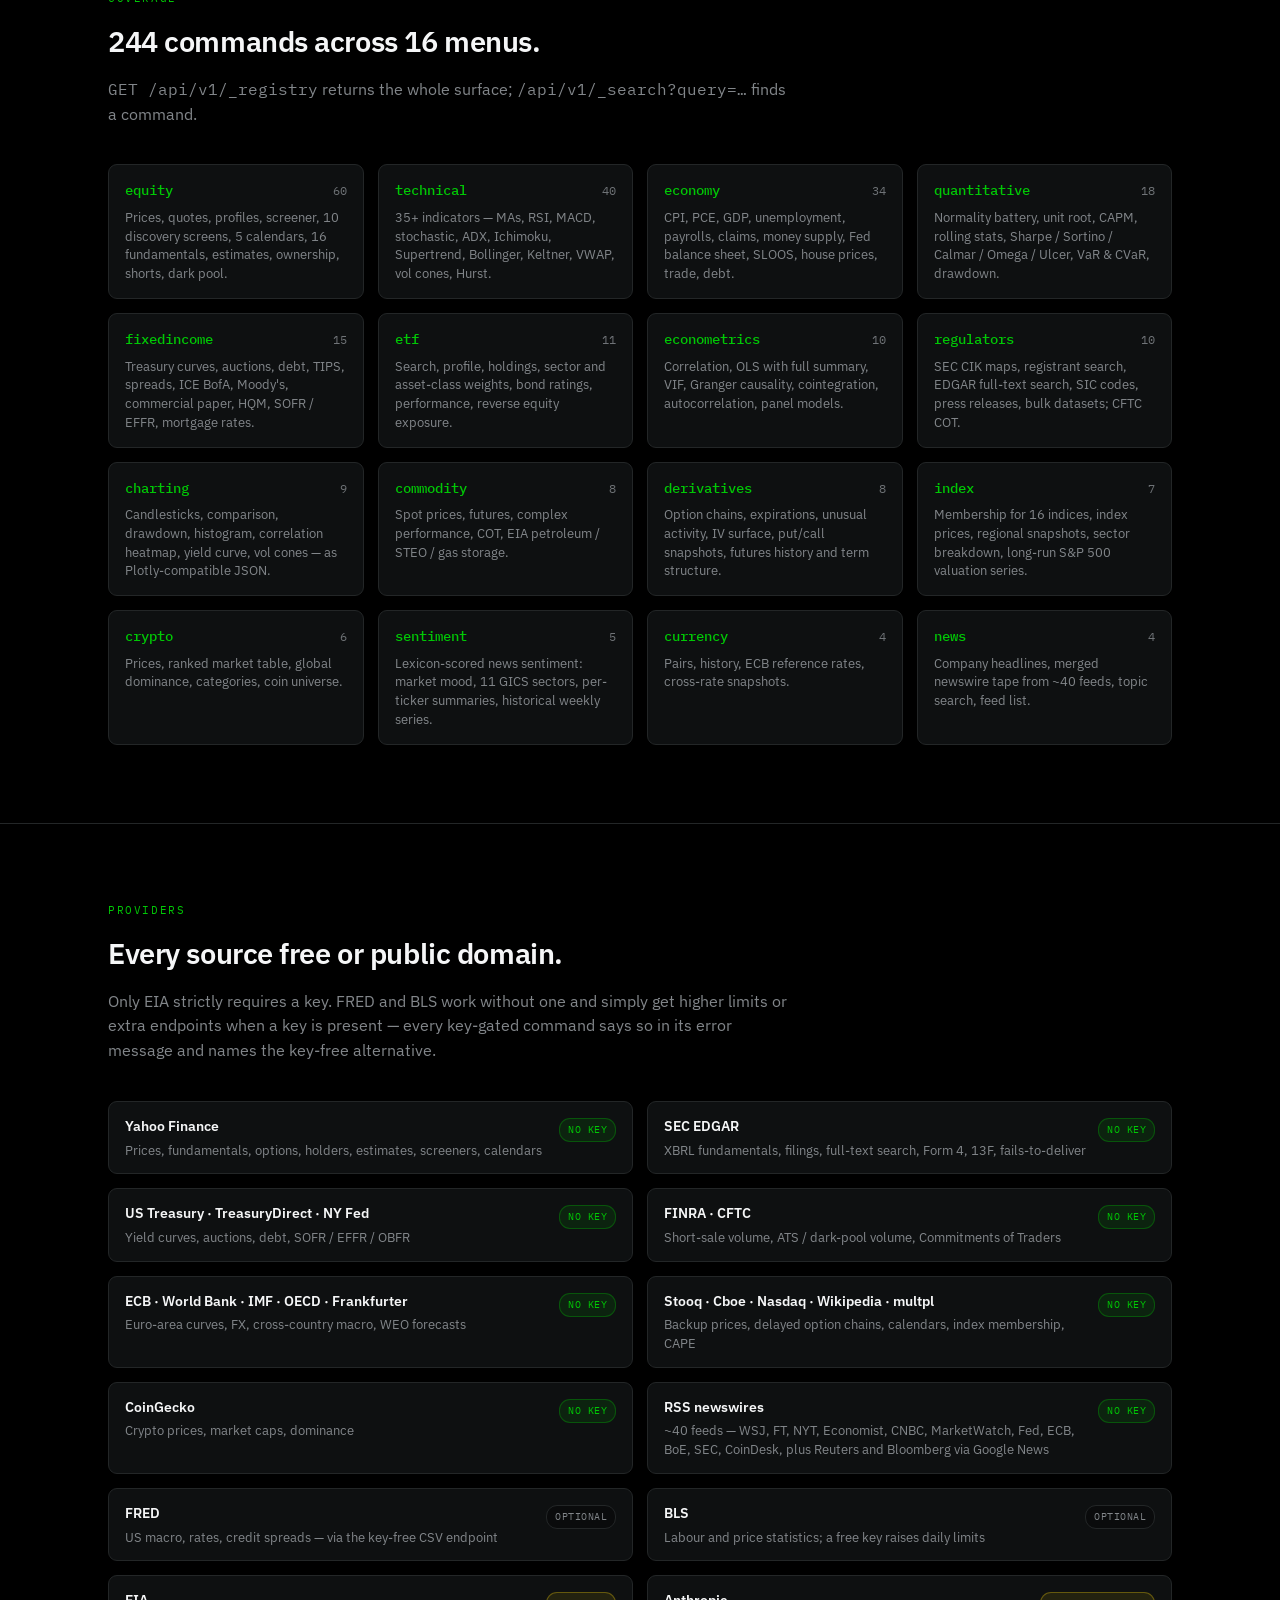
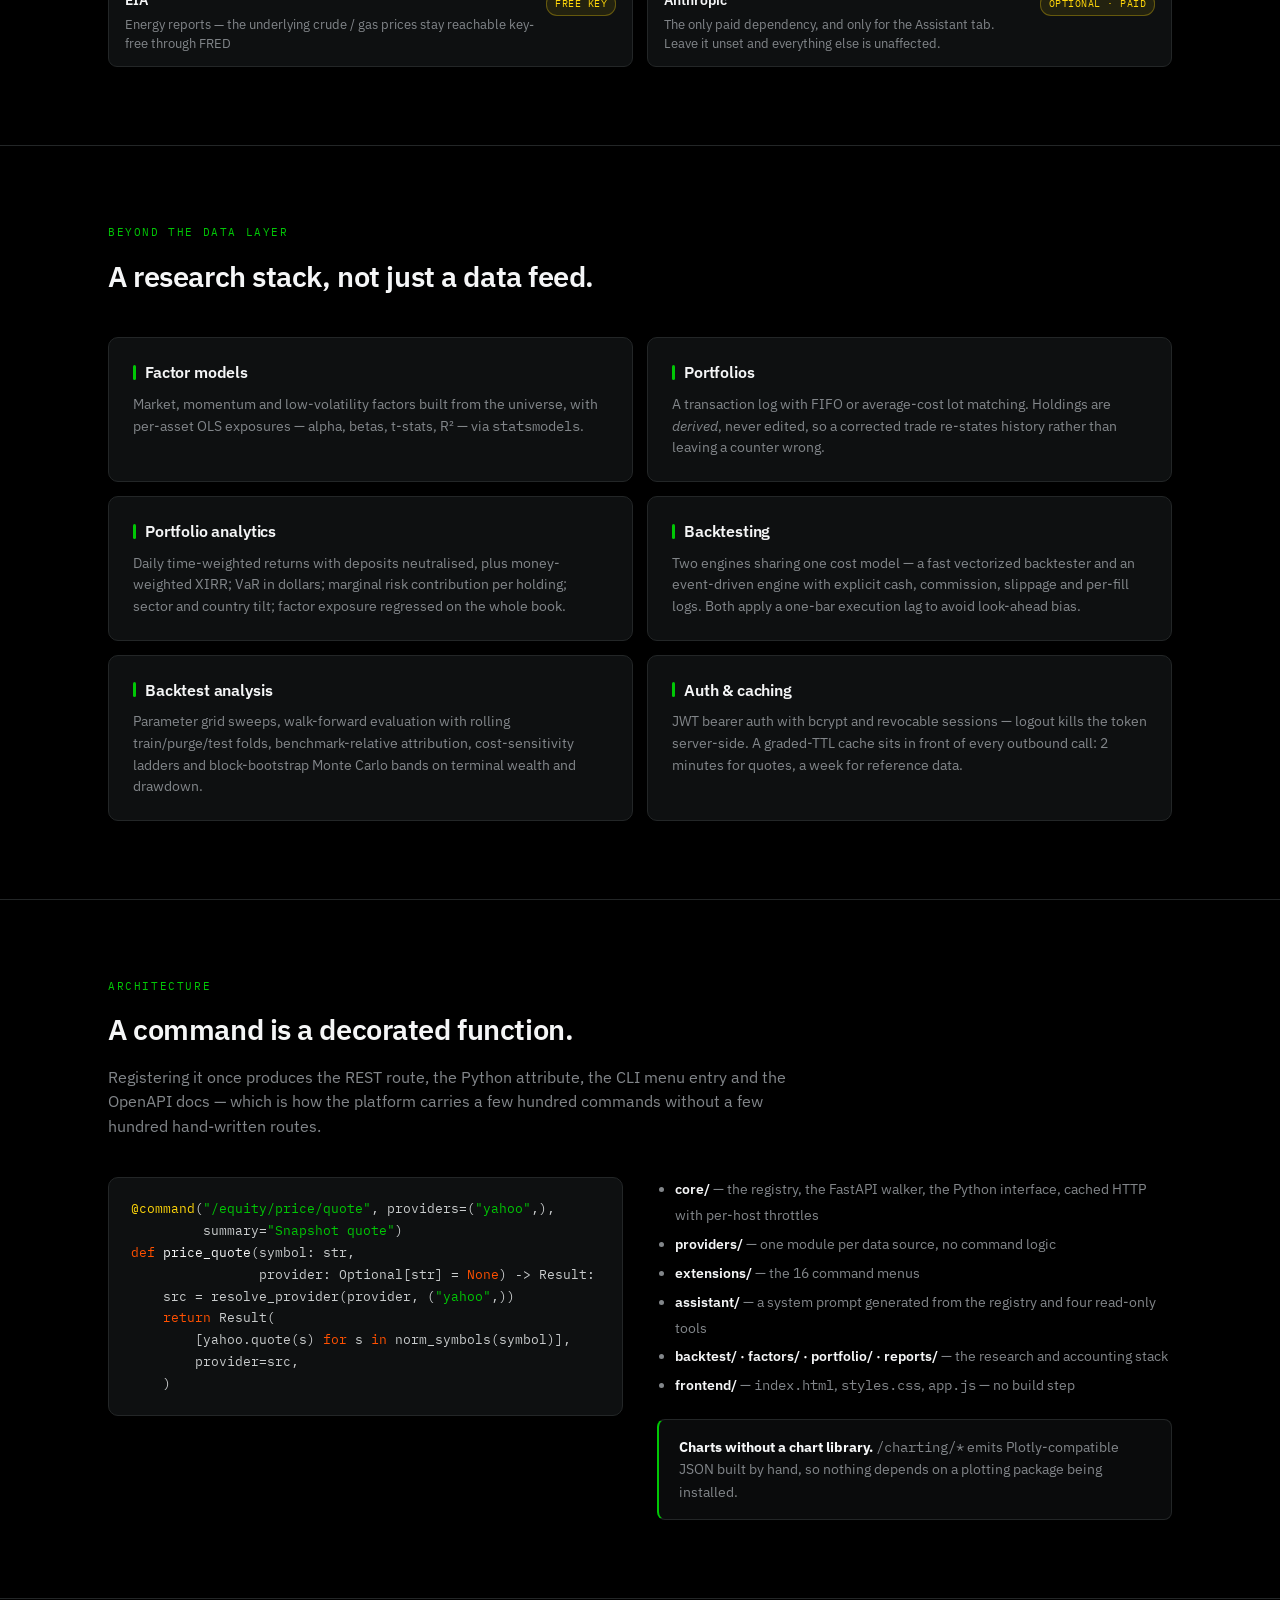
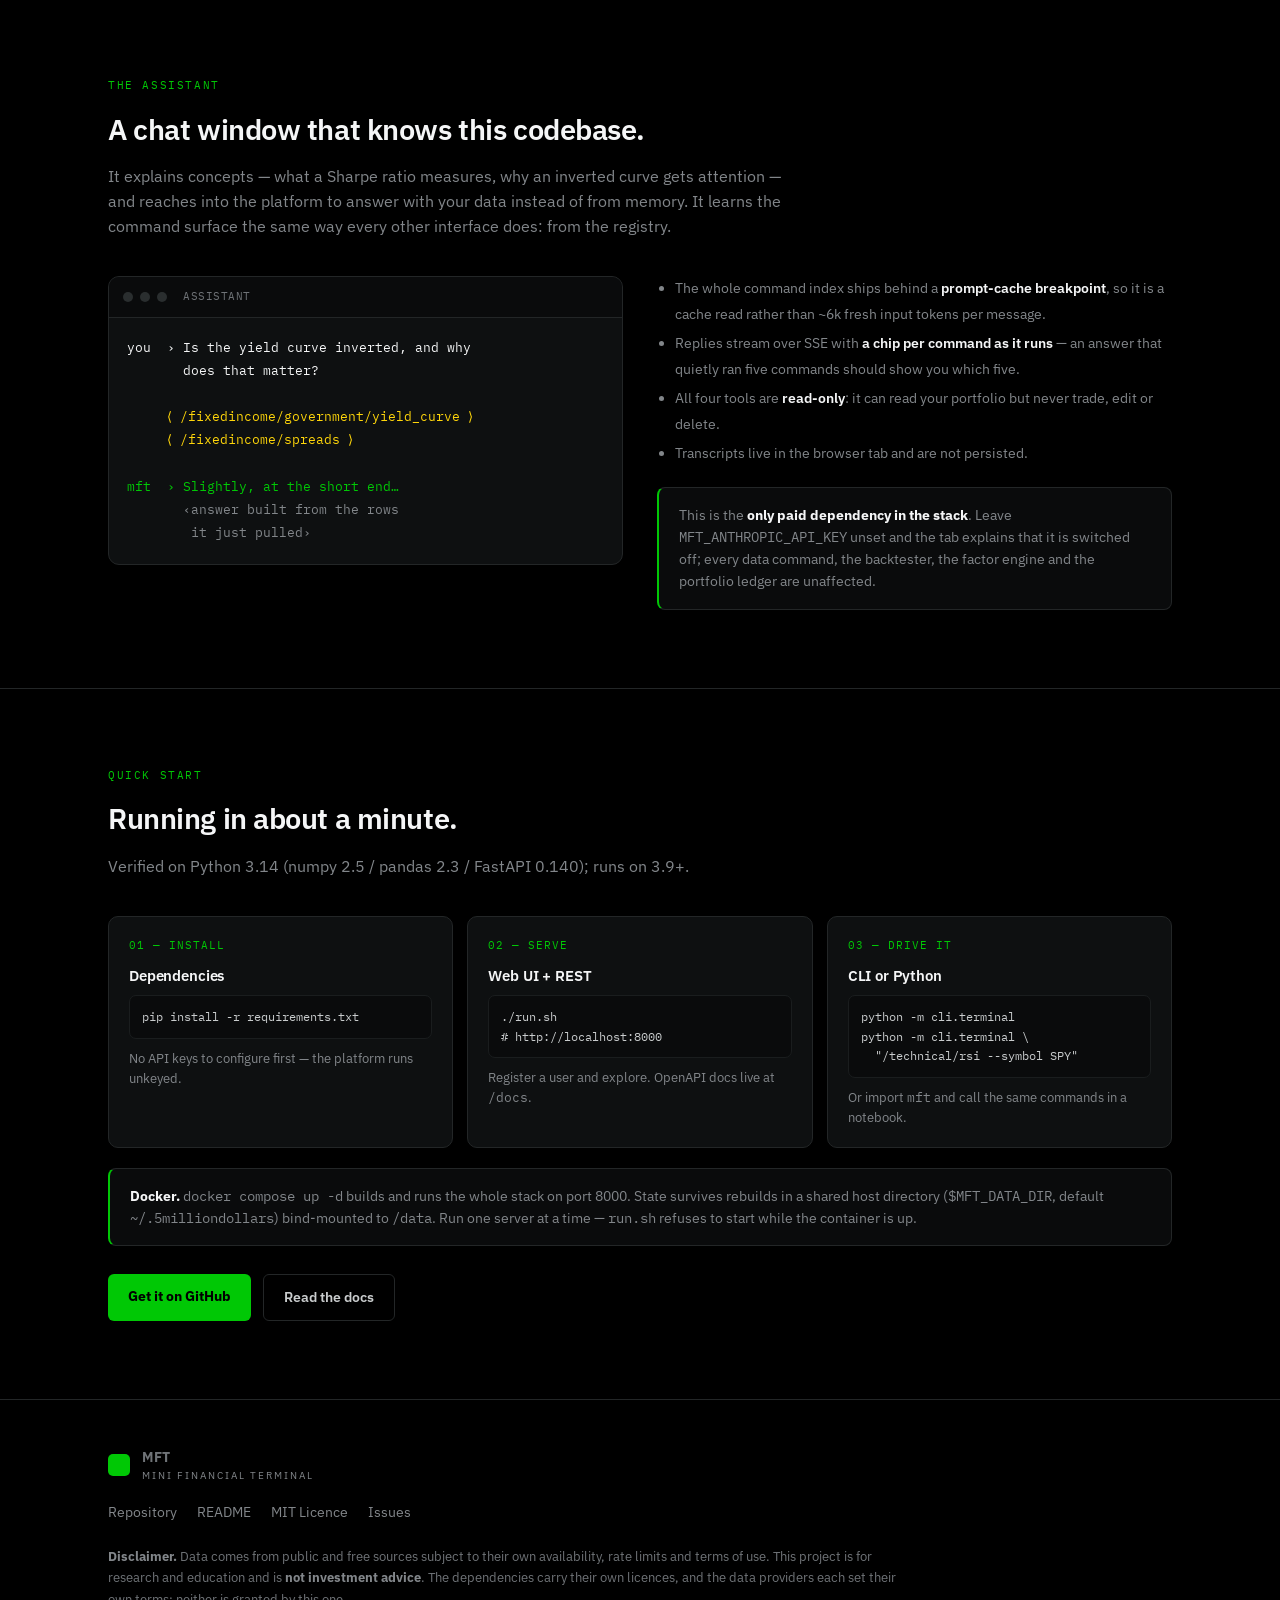
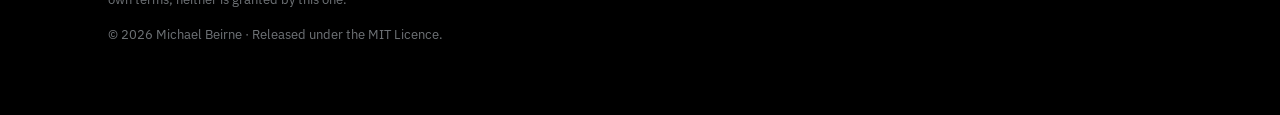
==== commit 3acd5f3a: "Fix landing page: preserve terminal line breaks, style decorator, narrow-viewport code blocks - .ter" ====
--- a/docs/index.html
+++ b/docs/index.html
@@ -29,6 +29,9 @@
 h1,h2,h3{margin:0;font-weight:600;letter-spacing:-.01em}
 code,.mono{font-family:var(--mono)}
 .wrap{max-width:var(--wrap);margin:0 auto;padding:0 28px}
+/* Grid/flex children default to min-width:auto, so a wide <pre> stretches its
+   track and pushes the whole page sideways. Let them shrink and scroll instead. */
+.hero-grid>*,.split>*,.grid>*,.steps>*{min-width:0}
 
 /* ── top bar ─────────────────────────────────────────── */
 .topbar{position:sticky;top:0;z-index:50;background:rgba(10,11,12,.88);
@@ -84,7 +87,7 @@
 .dot{width:10px;height:10px;border-radius:50%;background:#2a2e2f}
 .term-title{margin-left:9px;font-family:var(--mono);font-size:11px;color:var(--faint);letter-spacing:.5px}
 .term-body{padding:18px 18px 20px;font-family:var(--mono);font-size:12.5px;line-height:1.85;
-  overflow-x:auto}
+  overflow-x:auto;white-space:pre}
 .term-body .p{color:var(--faint)}
 .term-body .c{color:var(--text)}
 .term-body .o{color:var(--muted)}
@@ -155,6 +158,7 @@
   padding:20px 22px;overflow-x:auto;font-family:var(--mono);font-size:12.5px;
   line-height:1.75;color:var(--soft);margin:0}
 pre.block .cm{color:var(--faint)}
+pre.block .dec{color:var(--amber)}
 pre.block .kw{color:var(--red)}
 pre.block .st{color:var(--green)}
 pre.block .fn{color:var(--text)}
@@ -267,21 +271,21 @@
         <div class="dot"></div><div class="dot"></div><div class="dot"></div>
         <div class="term-title">python -m cli.terminal</div>
       </div>
-      <div class="term-body">
-<span class="p">2026 Jul 25 /</span> <span class="c">$ equity</span>
+      <div class="term-body"><span class="p">2026 Jul 25 /</span> <span class="c">$ equity</span>
 <span class="p">2026 Jul 25 /equity/</span> <span class="c">$ price</span>
+<span class="p">2026 Jul 25 /equity/price/</span> <span class="c">$ help</span>
+
+<span class="g">  historical  </span><span class="o">  Historical OHLCV bars</span>
+<span class="g">  quote       </span><span class="o">  Real-time-ish snapshot quote</span>
+<span class="g">  performance </span><span class="o">  Trailing return table, 1D → max</span>
+
 <span class="p">2026 Jul 25 /equity/price/</span> <span class="c">$ quote --symbol AAPL,MSFT</span>
-
-<span class="o">  symbol    last     chg%     volume   provider</span>
-<span class="o">  ────────────────────────────────────────────</span>
-<span class="o">  AAPL     </span><span class="c">  ·····</span><span class="o">   </span><span class="g">  ·····</span><span class="o">    ·······   yahoo</span>
-<span class="o">  MSFT     </span><span class="c">  ·····</span><span class="o">   </span><span class="r">  ·····</span><span class="o">    ·······   yahoo</span>
+<span class="o">  2 rows · provider </span><span class="g">yahoo</span>
 
 <span class="p">2026 Jul 25 /equity/price/</span> <span class="c">$ export quotes.csv</span>
 <span class="g">  wrote quotes.csv</span>
 
-<span class="p">2026 Jul 25 /equity/price/</span> <span class="c">$ </span><span class="cursor"></span>
-      </div>
+<span class="p">2026 Jul 25 /equity/price/</span> <span class="c">$ </span><span class="cursor"></span></div>
     </div>
   </div>
 </header>
@@ -458,8 +462,8 @@
          without a few hundred hand-written routes.</p>
     </div>
     <div class="split">
-      <pre class="block"><span class="cm">@command(<span class="st">"/equity/price/quote"</span>, providers=(<span class="st">"yahoo"</span>,),
-         summary=<span class="st">"Snapshot quote"</span>)</span>
+      <pre class="block"><span class="dec">@command</span>(<span class="st">"/equity/price/quote"</span>, providers=(<span class="st">"yahoo"</span>,),
+         summary=<span class="st">"Snapshot quote"</span>)
 <span class="kw">def</span> <span class="fn">price_quote</span>(symbol: str,
                 provider: Optional[str] = <span class="kw">None</span>) -> Result:
     src = resolve_provider(provider, (<span class="st">"yahoo"</span>,))
@@ -473,7 +477,7 @@
           <li><strong>providers/</strong> — one module per data source, no command logic</li>
           <li><strong>extensions/</strong> — the 16 command menus</li>
           <li><strong>assistant/</strong> — a system prompt generated from the registry and four read-only tools</li>
-          <li><strong>backtest· factors· portfolio· reports</strong> — the research and accounting stack</li>
+          <li><strong>backtest/ · factors/ · portfolio/ · reports/</strong> — the research and accounting stack</li>
           <li><strong>frontend/</strong> — <code>index.html</code>, <code>styles.css</code>, <code>app.js</code> — no build step</li>
         </ul>
         <div class="note" style="margin-top:20px">
@@ -502,16 +506,15 @@
           <div class="dot"></div><div class="dot"></div><div class="dot"></div>
           <div class="term-title">ASSISTANT</div>
         </div>
-        <div class="term-body">
-<span class="c">you  › Is the yield curve inverted, and why
+        <div class="term-body"><span class="c">you  › Is the yield curve inverted, and why
        does that matter?</span>
 
 <span class="k">     ⟨ /fixedincome/government/yield_curve ⟩</span>
 <span class="k">     ⟨ /fixedincome/spreads ⟩</span>
 
 <span class="g">mft  › Slightly, at the short end…</span>
-<span class="o">       ‹answer built from the rows it just pulled›</span>
-        </div>
+<span class="o">       ‹answer built from the rows</span>
+<span class="o">        it just pulled›</span></div>
       </div>
       <div>
         <ul>
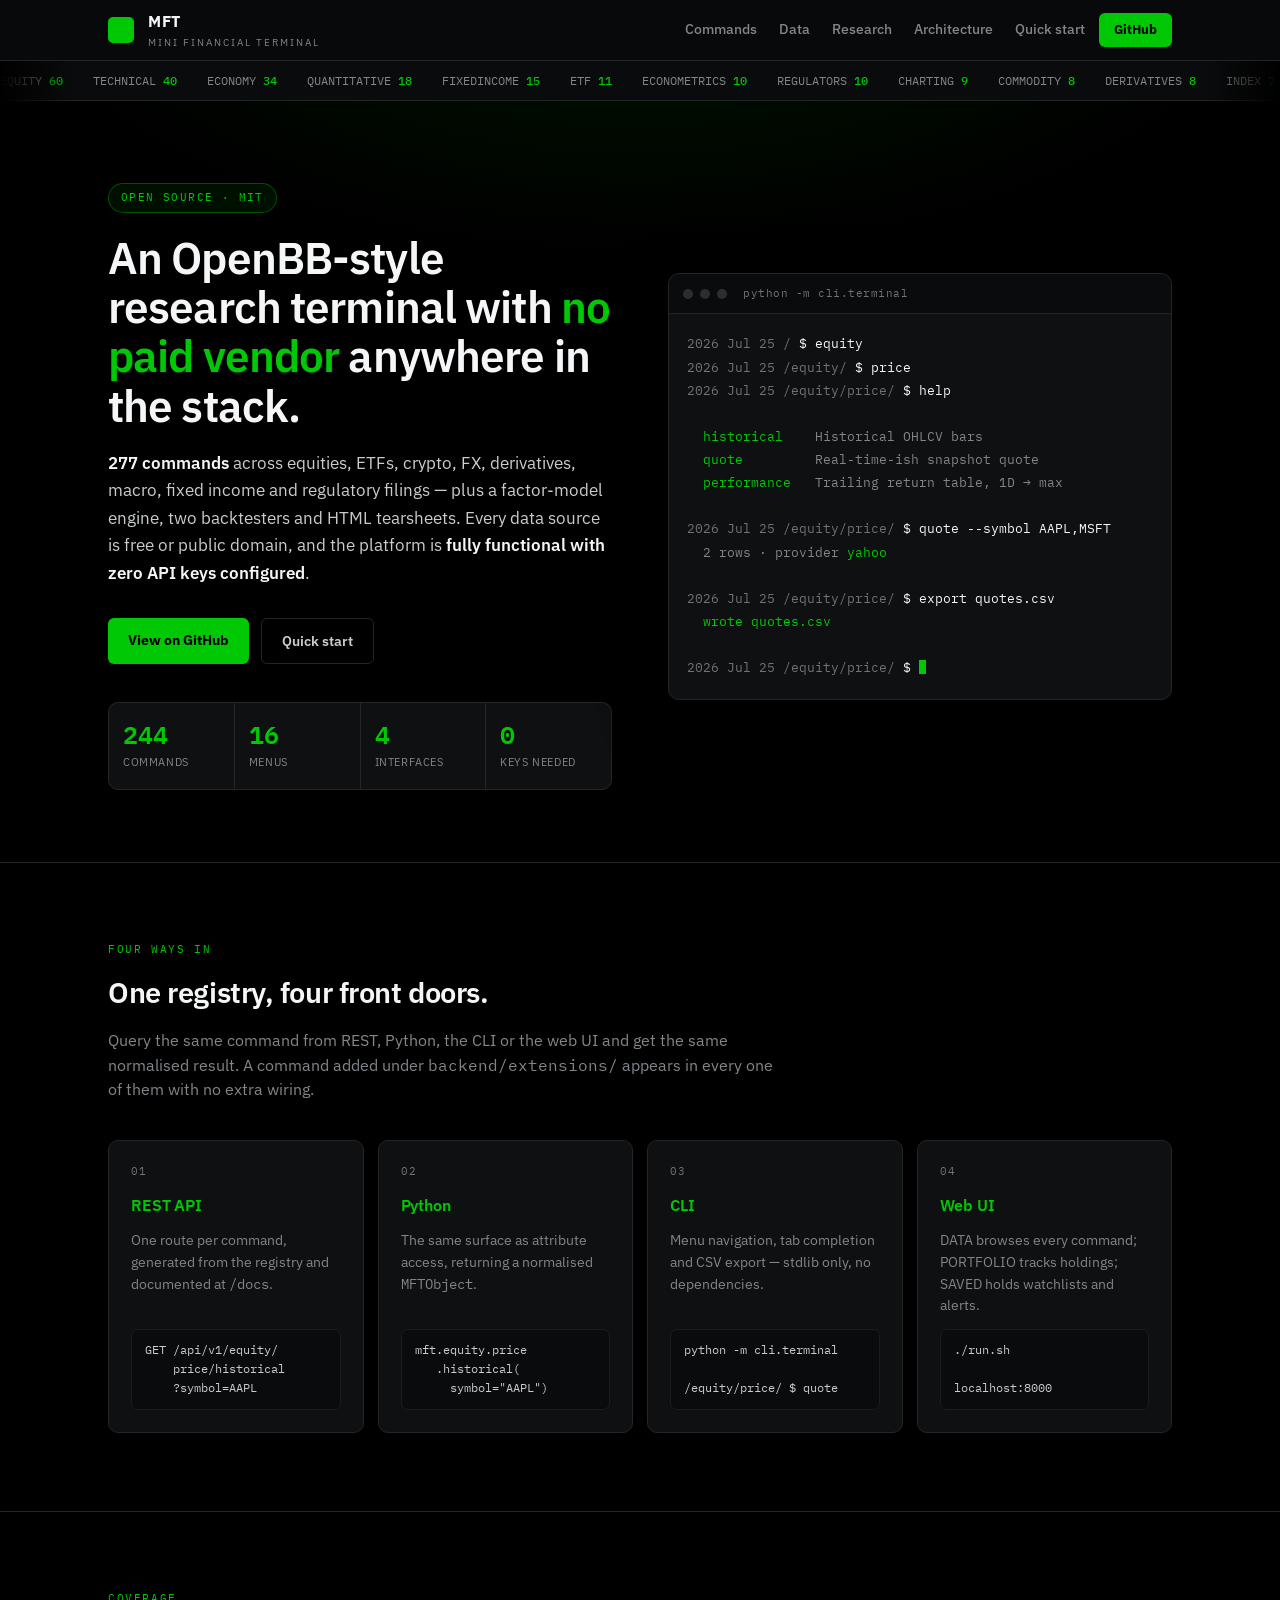
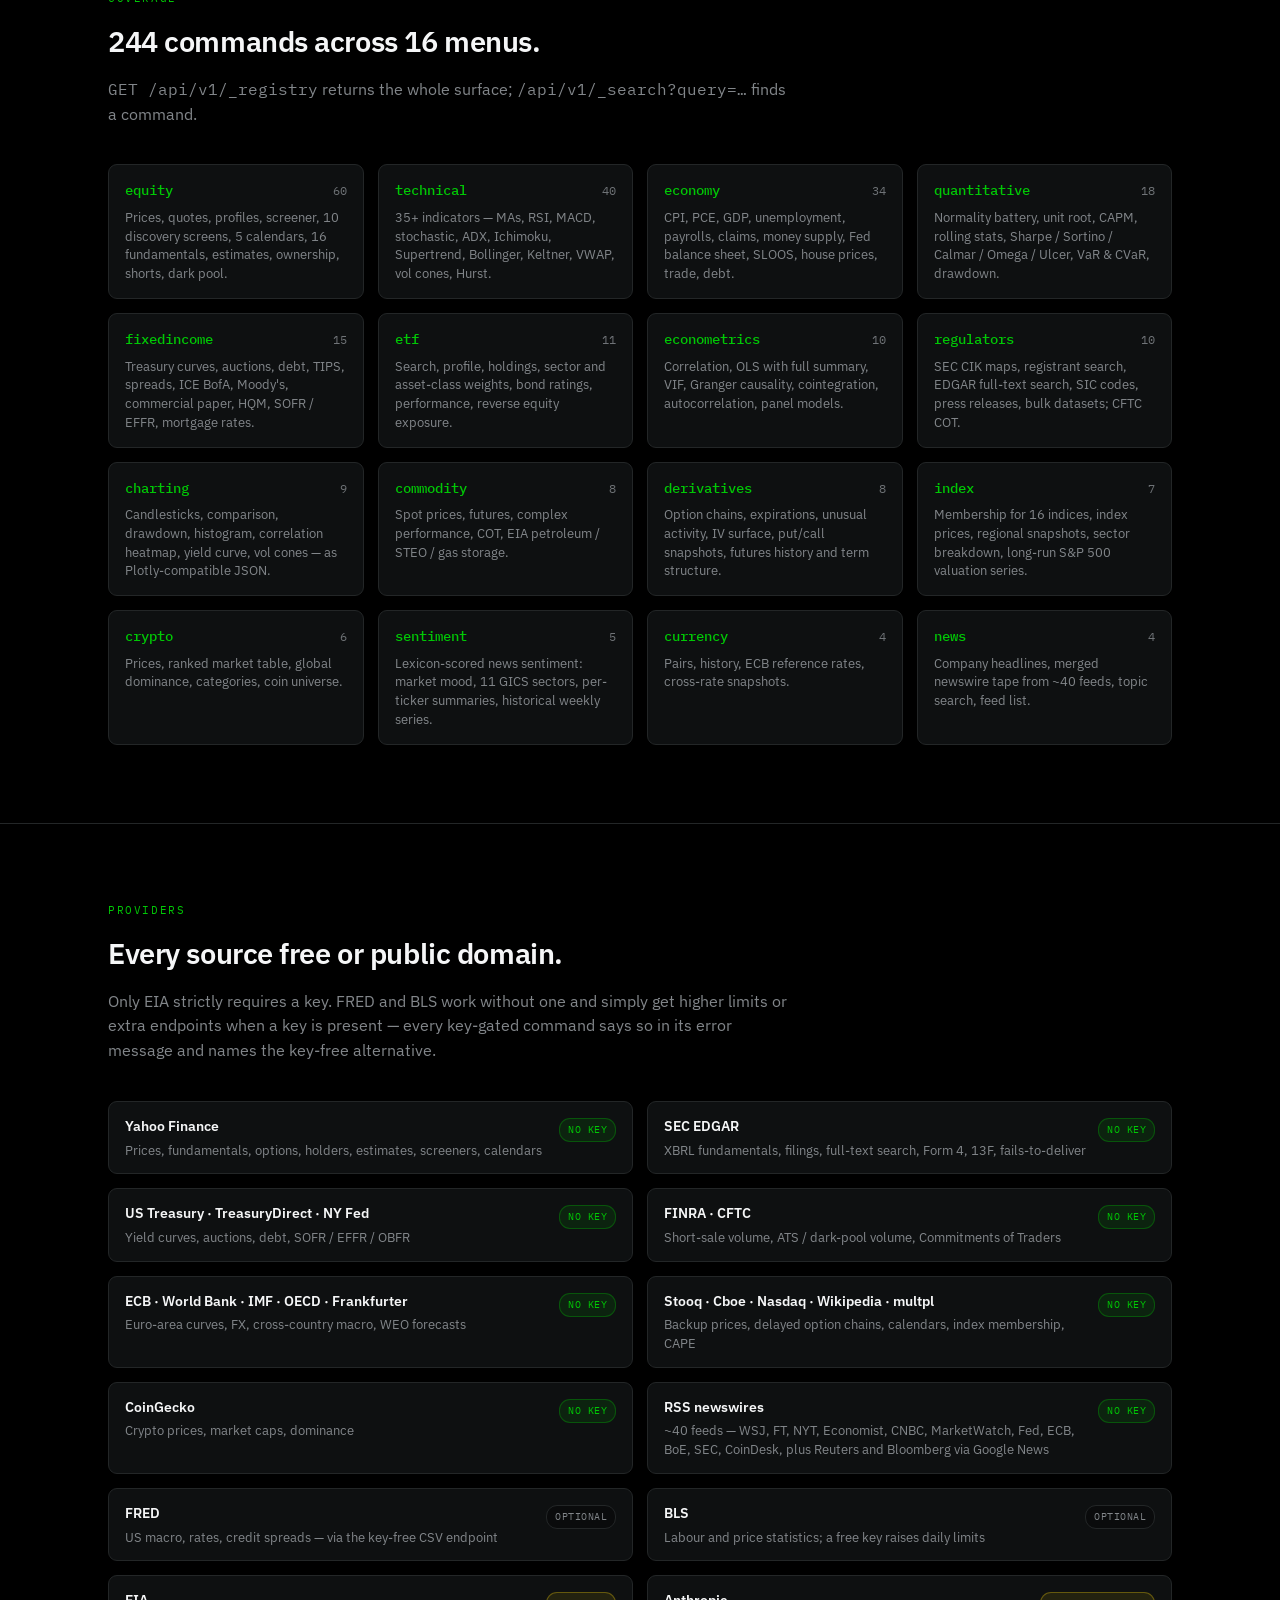
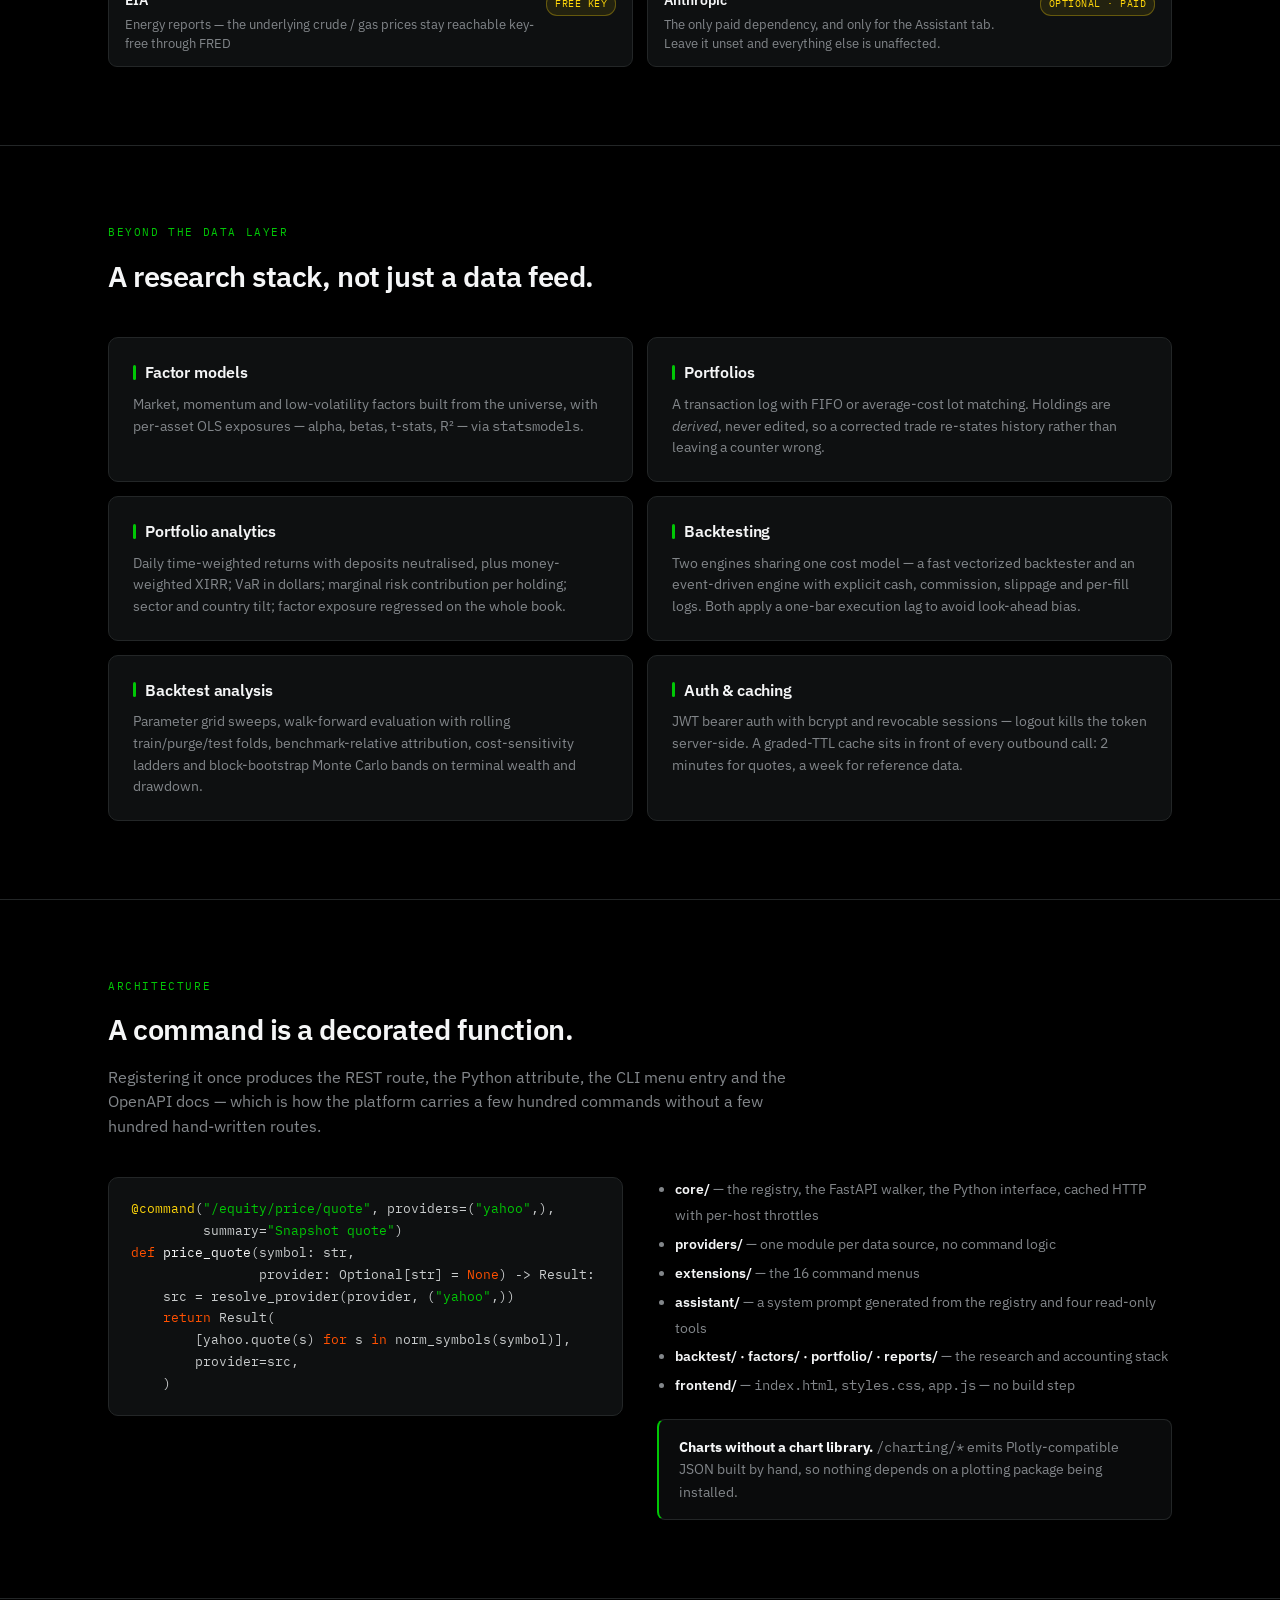
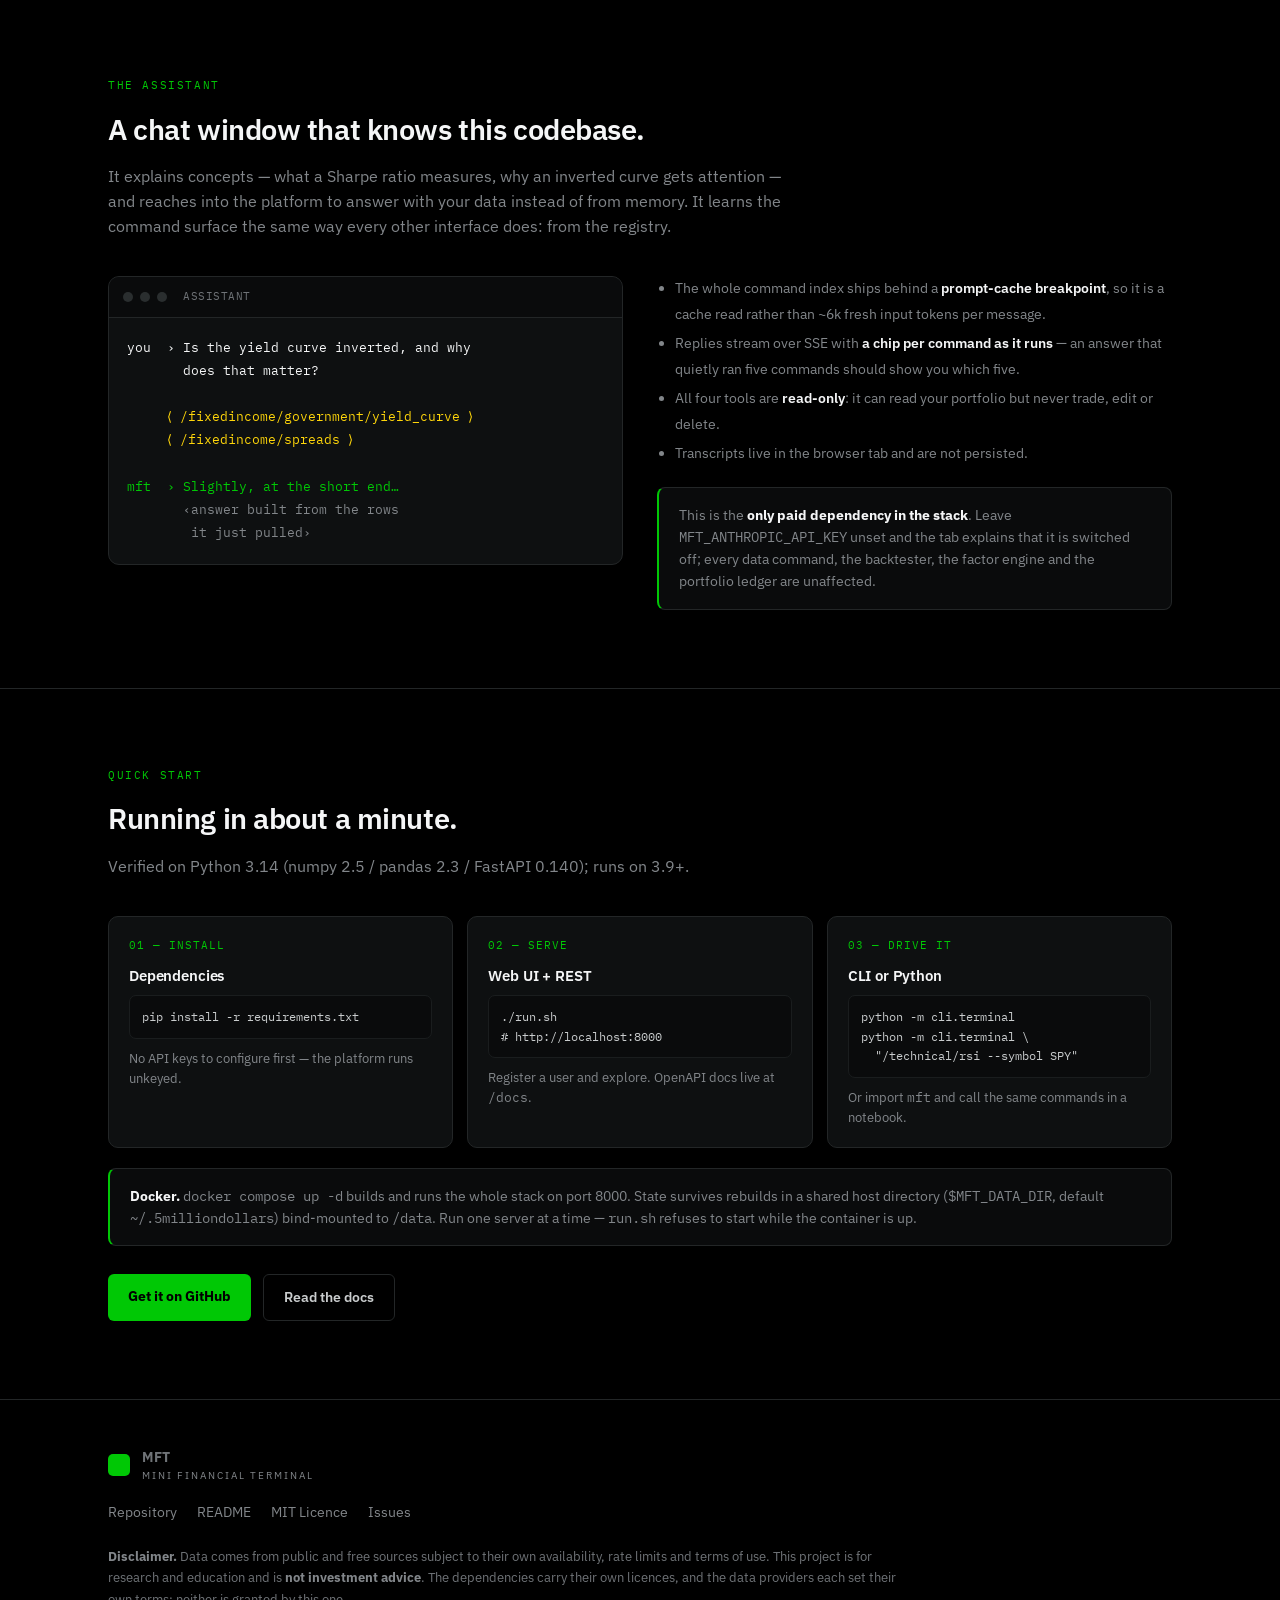
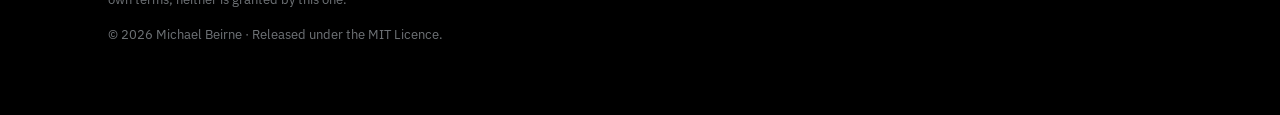
==== commit 061a563d: "Add financials, segments, supply chain, peer comparison, DCF modeling, congressional disclosures, an" ====
--- a/docs/index.html
+++ b/docs/index.html
@@ -249,7 +249,7 @@
       <div class="eyebrow">Open source · MIT</div>
       <h1>An OpenBB-style research terminal with <em>no paid vendor</em> anywhere in the stack.</h1>
       <p class="lede">
-        <strong>244 commands</strong> across equities, ETFs, crypto, FX, derivatives, macro,
+        <strong>277 commands</strong> across equities, ETFs, crypto, FX, derivatives, macro,
         fixed income and regulatory filings — plus a factor-model engine, two backtesters
         and HTML tearsheets. Every data source is free or public domain, and the platform
         is <strong>fully functional with zero API keys configured</strong>.
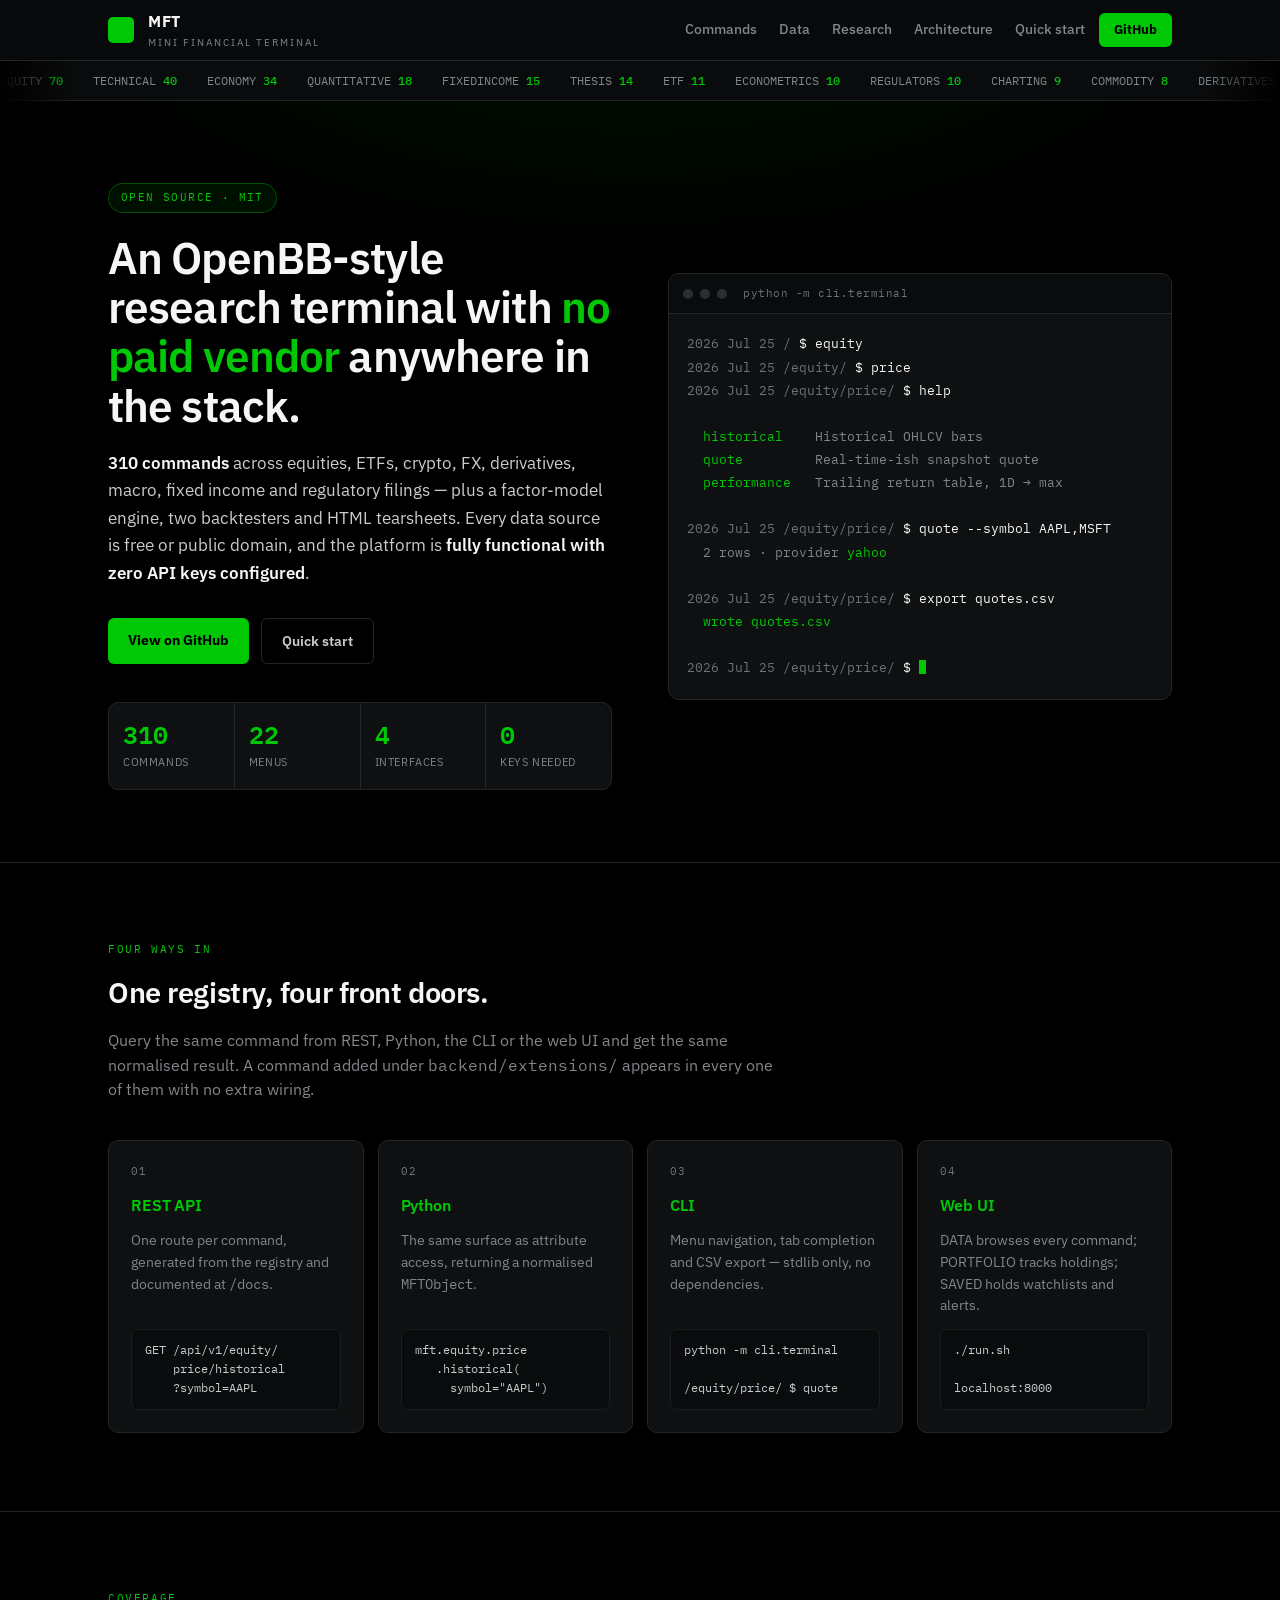
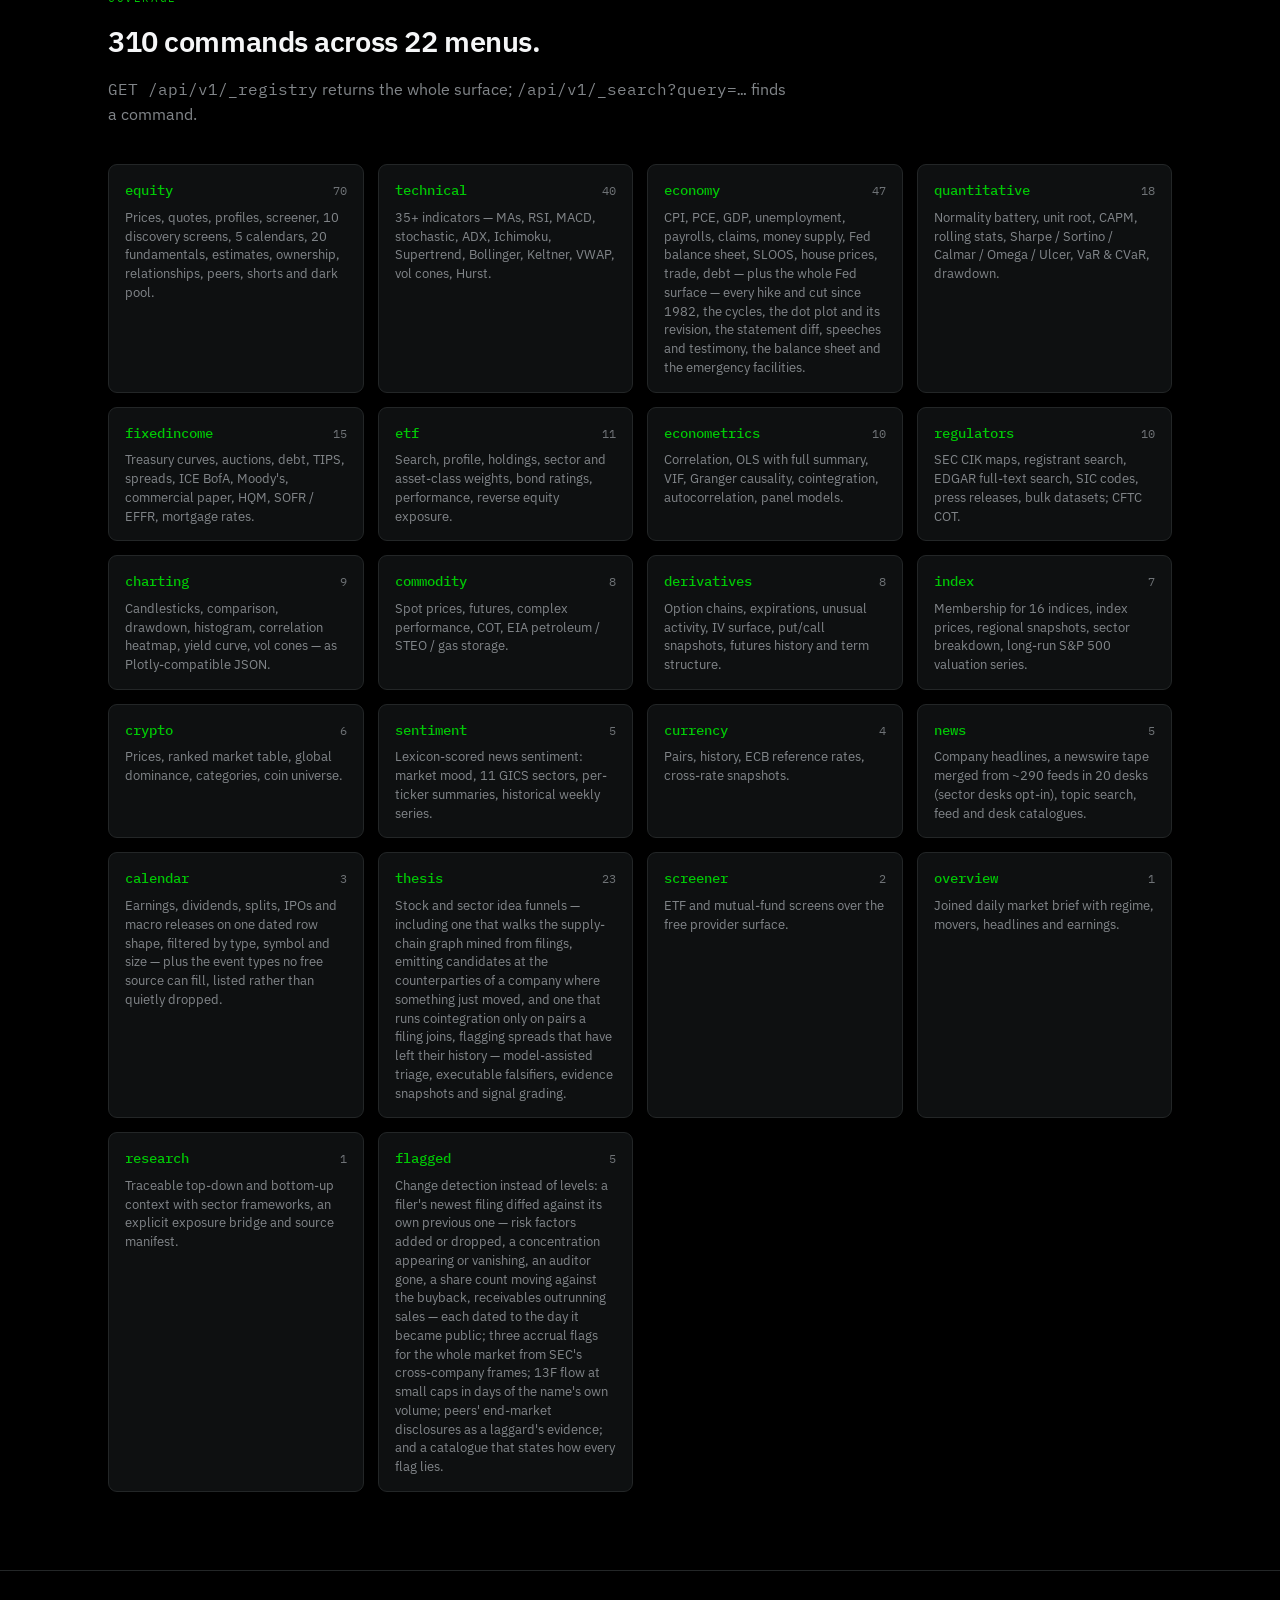
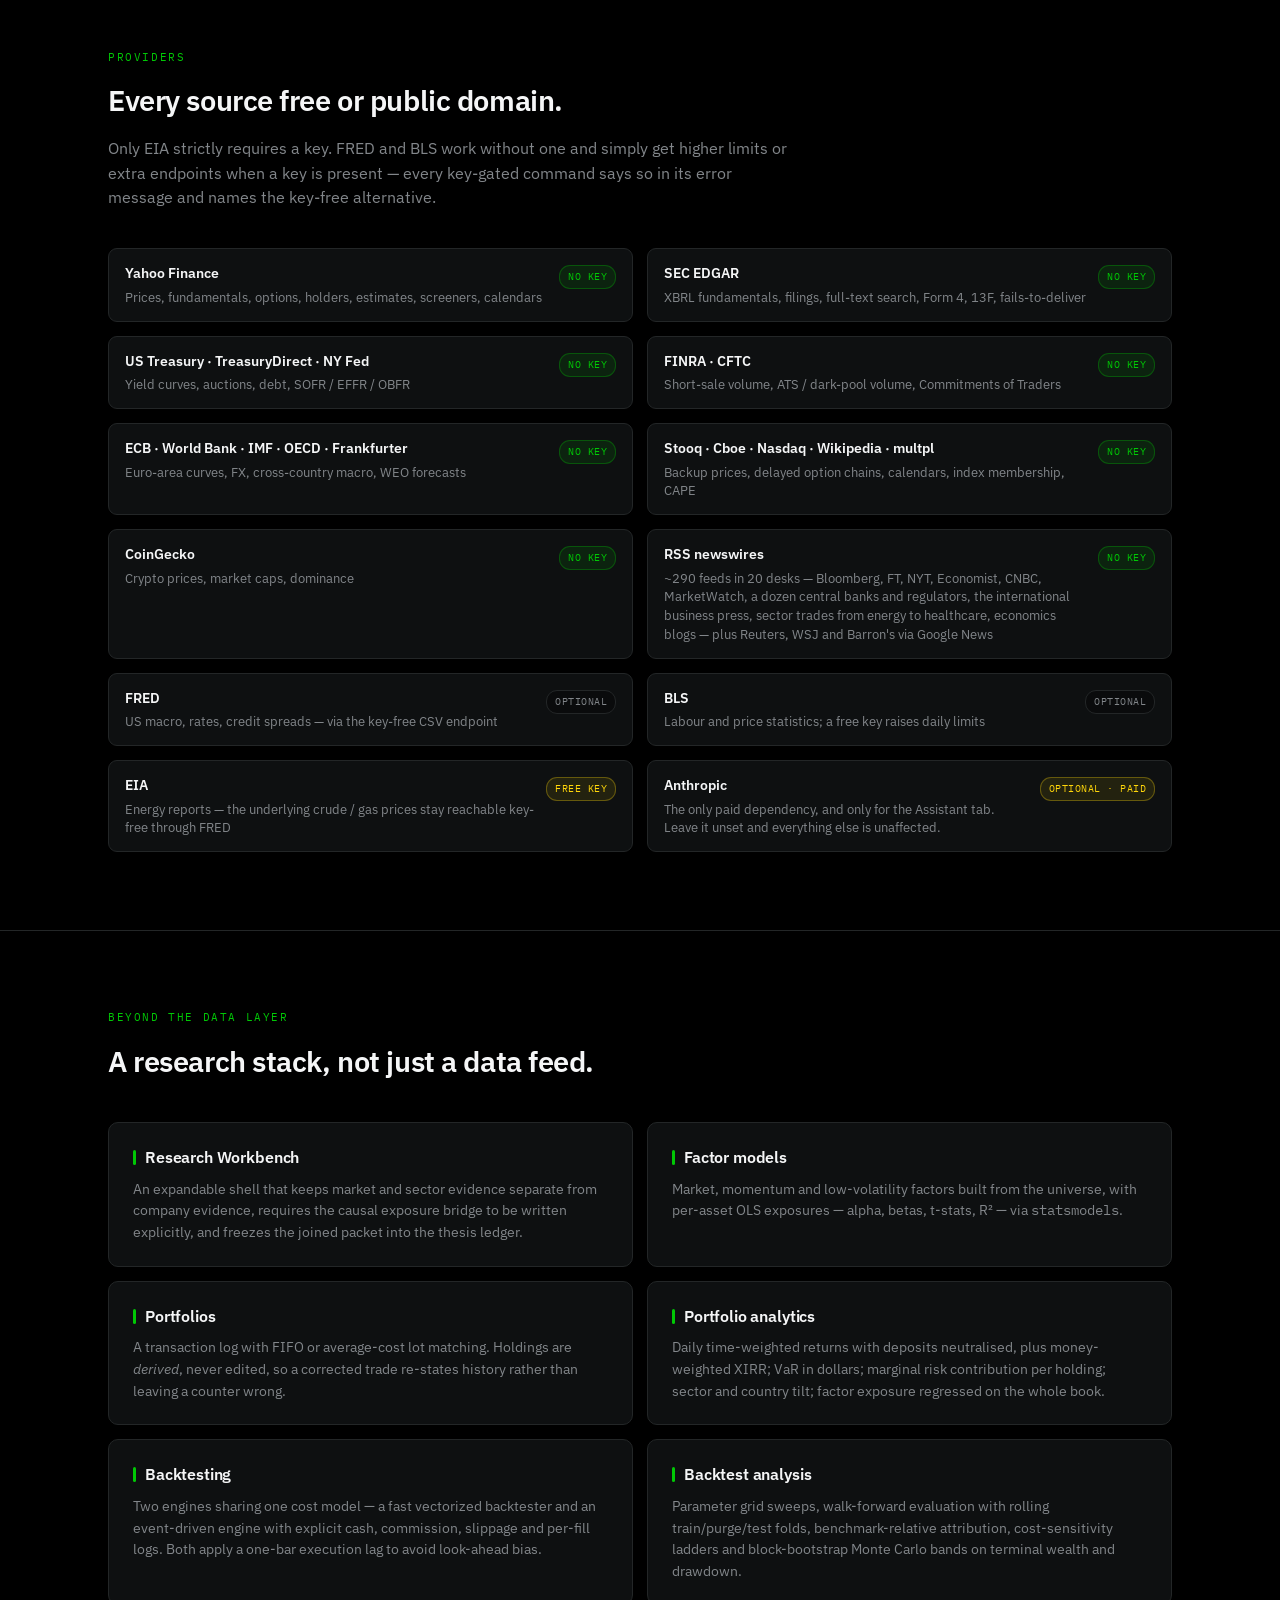
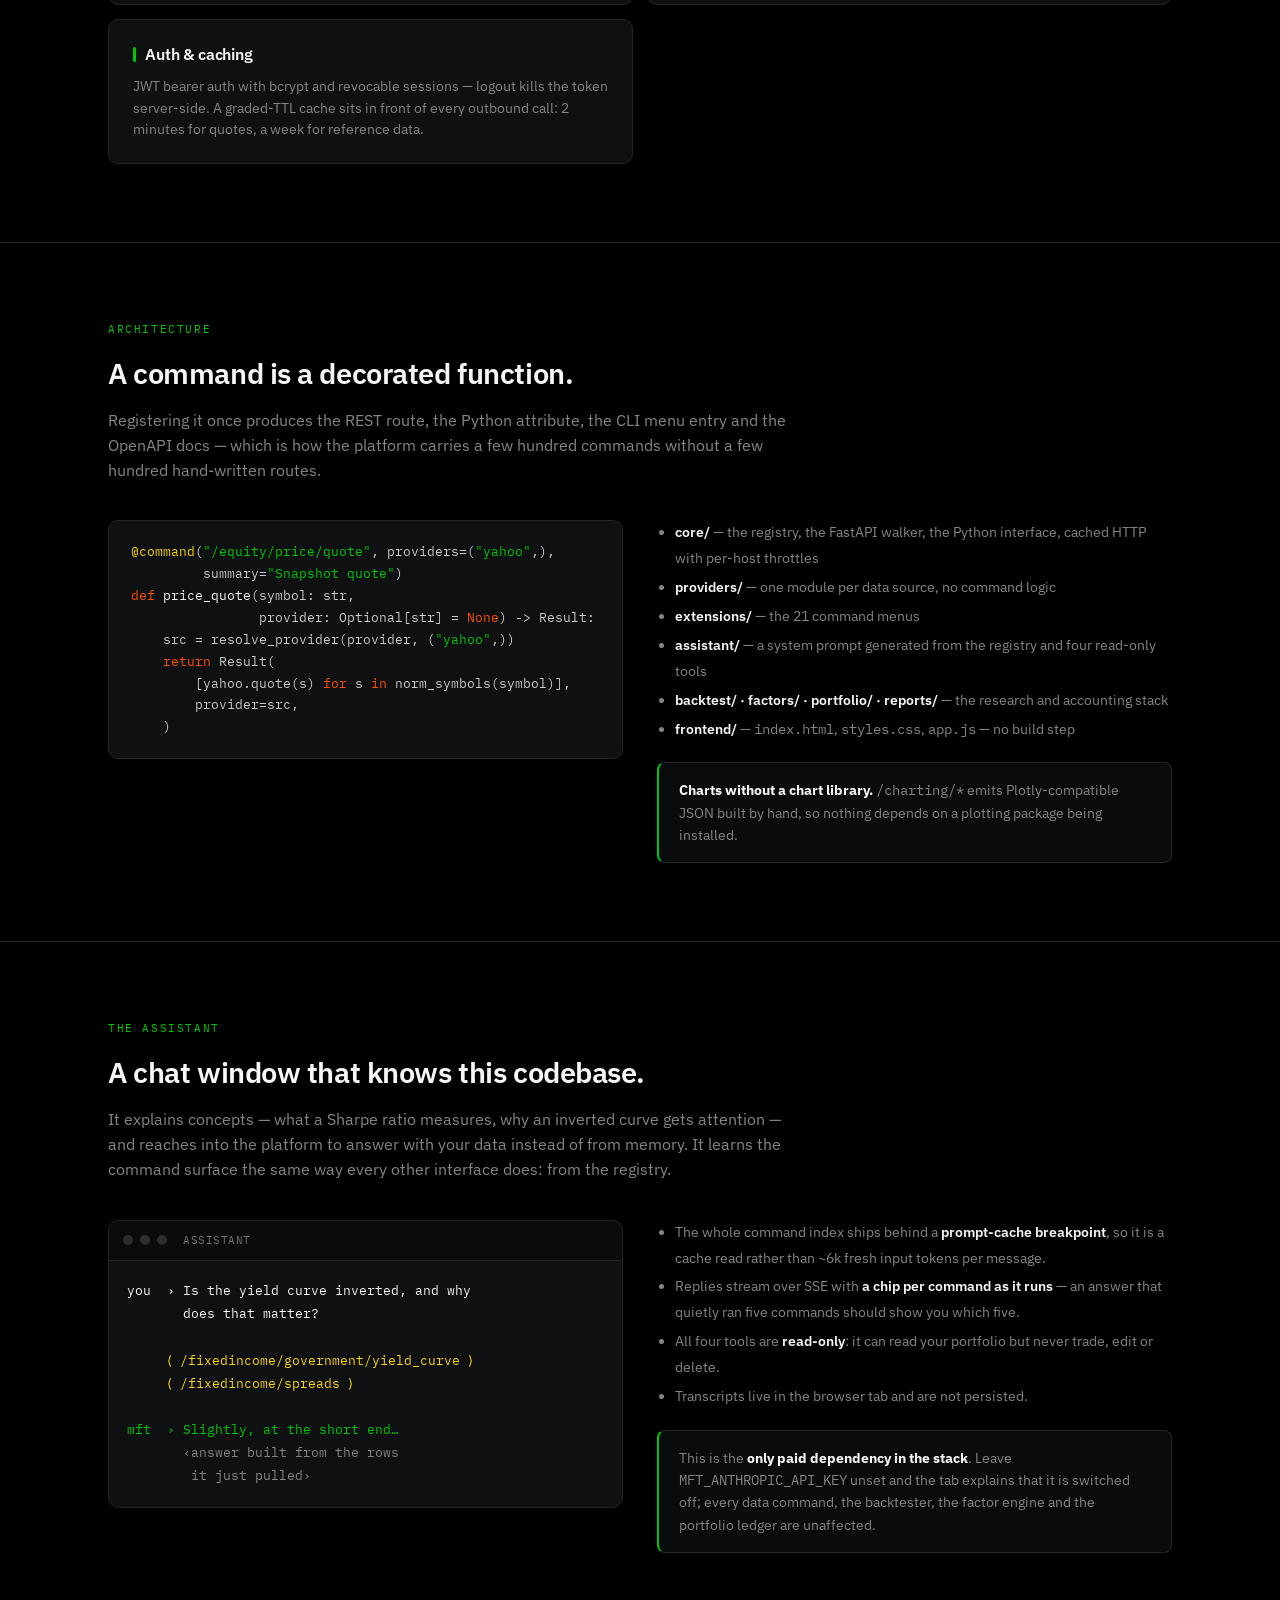
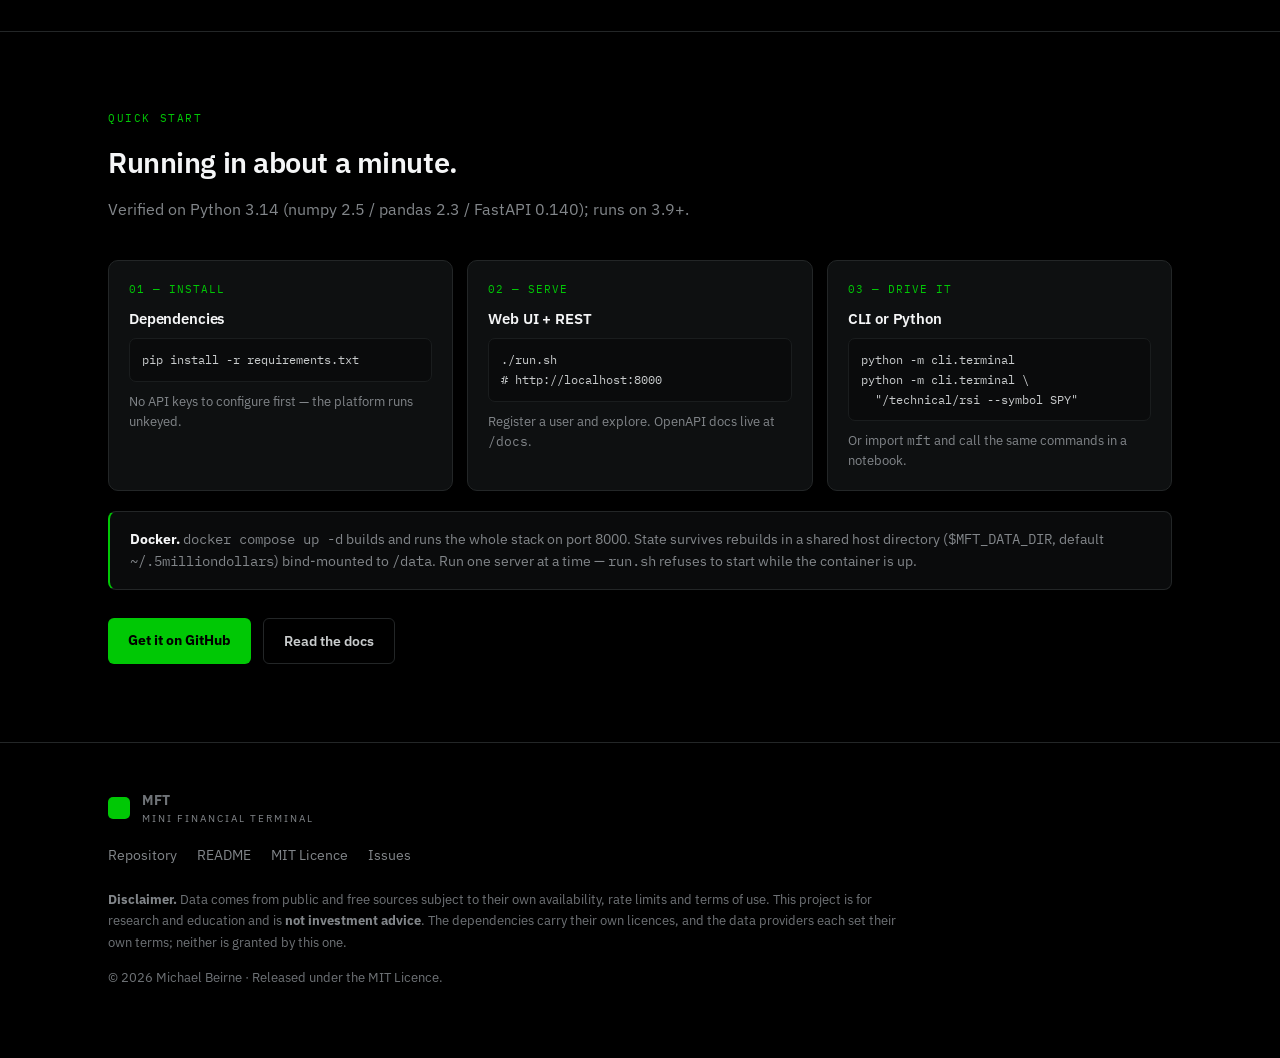
==== commit 501aa1d6: "Add Fed policy, flagged events, pair dislocation, and link propagation Six new capability areas, eac" ====
--- a/docs/index.html
+++ b/docs/index.html
@@ -4,9 +4,9 @@
 <meta charset="utf-8" />
 <meta name="viewport" content="width=device-width, initial-scale=1" />
 <title>MFT — Mini Financial Terminal</title>
-<meta name="description" content="An open-source financial research terminal: 244 commands across equities, macro, derivatives and filings, plus a factor engine and backtester. Every data source free. Zero API keys required." />
+<meta name="description" content="An open-source financial research terminal: 310 commands across equities, macro, derivatives and filings, plus a factor engine, research workbench and backtester. Every data source free. Zero API keys required." />
 <meta property="og:title" content="MFT — Mini Financial Terminal" />
-<meta property="og:description" content="244 commands. Four interfaces. Zero paid data vendors." />
+<meta property="og:description" content="310 commands. Four interfaces. Zero paid data vendors." />
 <meta property="og:type" content="website" />
 <link rel="preconnect" href="https://fonts.googleapis.com" />
 <link rel="preconnect" href="https://fonts.gstatic.com" crossorigin />
@@ -230,16 +230,16 @@
 
 <div class="tape">
   <div class="tape-track">
-    <span>EQUITY<b>60</b></span><span>TECHNICAL<b>40</b></span><span>ECONOMY<b>34</b></span>
-    <span>QUANTITATIVE<b>18</b></span><span>FIXEDINCOME<b>15</b></span><span>ETF<b>11</b></span>
+    <span>EQUITY<b>70</b></span><span>TECHNICAL<b>40</b></span><span>ECONOMY<b>34</b></span>
+    <span>QUANTITATIVE<b>18</b></span><span>FIXEDINCOME<b>15</b></span><span>THESIS<b>14</b></span><span>ETF<b>11</b></span>
     <span>ECONOMETRICS<b>10</b></span><span>REGULATORS<b>10</b></span><span>CHARTING<b>9</b></span>
     <span>COMMODITY<b>8</b></span><span>DERIVATIVES<b>8</b></span><span>INDEX<b>7</b></span>
-    <span>CRYPTO<b>6</b></span><span>SENTIMENT<b>5</b></span><span>CURRENCY<b>4</b></span><span>NEWS<b>4</b></span>
-    <span aria-hidden="true">EQUITY<b>60</b></span><span aria-hidden="true">TECHNICAL<b>40</b></span><span aria-hidden="true">ECONOMY<b>34</b></span>
-    <span aria-hidden="true">QUANTITATIVE<b>18</b></span><span aria-hidden="true">FIXEDINCOME<b>15</b></span><span aria-hidden="true">ETF<b>11</b></span>
+    <span>CRYPTO<b>6</b></span><span>SENTIMENT<b>5</b></span><span>CURRENCY<b>4</b></span><span>NEWS<b>4</b></span><span>CALENDAR<b>3</b></span><span>SCREENER<b>2</b></span><span>OVERVIEW<b>1</b></span><span>RESEARCH<b>1</b></span><span>FLAGGED<b>5</b></span>
+    <span aria-hidden="true">EQUITY<b>70</b></span><span aria-hidden="true">TECHNICAL<b>40</b></span><span aria-hidden="true">ECONOMY<b>34</b></span>
+    <span aria-hidden="true">QUANTITATIVE<b>18</b></span><span aria-hidden="true">FIXEDINCOME<b>15</b></span><span aria-hidden="true">THESIS<b>14</b></span><span aria-hidden="true">ETF<b>11</b></span>
     <span aria-hidden="true">ECONOMETRICS<b>10</b></span><span aria-hidden="true">REGULATORS<b>10</b></span><span aria-hidden="true">CHARTING<b>9</b></span>
     <span aria-hidden="true">COMMODITY<b>8</b></span><span aria-hidden="true">DERIVATIVES<b>8</b></span><span aria-hidden="true">INDEX<b>7</b></span>
-    <span aria-hidden="true">CRYPTO<b>6</b></span><span aria-hidden="true">SENTIMENT<b>5</b></span><span aria-hidden="true">CURRENCY<b>4</b></span><span aria-hidden="true">NEWS<b>4</b></span>
+    <span aria-hidden="true">CRYPTO<b>6</b></span><span aria-hidden="true">SENTIMENT<b>5</b></span><span aria-hidden="true">CURRENCY<b>4</b></span><span aria-hidden="true">NEWS<b>4</b></span><span aria-hidden="true">CALENDAR<b>3</b></span><span aria-hidden="true">SCREENER<b>2</b></span><span aria-hidden="true">OVERVIEW<b>1</b></span><span aria-hidden="true">RESEARCH<b>1</b></span><span aria-hidden="true">FLAGGED<b>5</b></span>
   </div>
 </div>
 
@@ -249,7 +249,7 @@
       <div class="eyebrow">Open source · MIT</div>
       <h1>An OpenBB-style research terminal with <em>no paid vendor</em> anywhere in the stack.</h1>
       <p class="lede">
-        <strong>277 commands</strong> across equities, ETFs, crypto, FX, derivatives, macro,
+        <strong>310 commands</strong> across equities, ETFs, crypto, FX, derivatives, macro,
         fixed income and regulatory filings — plus a factor-model engine, two backtesters
         and HTML tearsheets. Every data source is free or public domain, and the platform
         is <strong>fully functional with zero API keys configured</strong>.
@@ -259,8 +259,8 @@
         <a class="btn ghost" href="#start">Quick start</a>
       </div>
       <div class="stats">
-        <div class="stat"><b>244</b><span>Commands</span></div>
-        <div class="stat"><b>16</b><span>Menus</span></div>
+        <div class="stat"><b>310</b><span>Commands</span></div>
+        <div class="stat"><b>22</b><span>Menus</span></div>
         <div class="stat"><b>4</b><span>Interfaces</span></div>
         <div class="stat"><b>0</b><span>Keys needed</span></div>
       </div>
@@ -340,17 +340,17 @@
   <div class="wrap">
     <div class="shead">
       <span class="tag">Coverage</span>
-      <h2>244 commands across 16 menus.</h2>
+      <h2>310 commands across 22 menus.</h2>
       <p><code>GET /api/v1/_registry</code> returns the whole surface;
          <code>/api/v1/_search?query=…</code> finds a command.</p>
     </div>
     <div class="grid g4">
-      <div class="menu"><div class="menu-top"><span class="nm">equity</span><span class="ct">60</span></div>
-        <p>Prices, quotes, profiles, screener, 10 discovery screens, 5 calendars, 16 fundamentals, estimates, ownership, shorts, dark pool.</p></div>
+      <div class="menu"><div class="menu-top"><span class="nm">equity</span><span class="ct">70</span></div>
+        <p>Prices, quotes, profiles, screener, 10 discovery screens, 5 calendars, 20 fundamentals, estimates, ownership, relationships, peers, shorts and dark pool.</p></div>
       <div class="menu"><div class="menu-top"><span class="nm">technical</span><span class="ct">40</span></div>
         <p>35+ indicators — MAs, RSI, MACD, stochastic, ADX, Ichimoku, Supertrend, Bollinger, Keltner, VWAP, vol cones, Hurst.</p></div>
-      <div class="menu"><div class="menu-top"><span class="nm">economy</span><span class="ct">34</span></div>
-        <p>CPI, PCE, GDP, unemployment, payrolls, claims, money supply, Fed balance sheet, SLOOS, house prices, trade, debt.</p></div>
+      <div class="menu"><div class="menu-top"><span class="nm">economy</span><span class="ct">47</span></div>
+        <p>CPI, PCE, GDP, unemployment, payrolls, claims, money supply, Fed balance sheet, SLOOS, house prices, trade, debt — plus the whole Fed surface — every hike and cut since 1982, the cycles, the dot plot and its revision, the statement diff, speeches and testimony, the balance sheet and the emergency facilities.</p></div>
       <div class="menu"><div class="menu-top"><span class="nm">quantitative</span><span class="ct">18</span></div>
         <p>Normality battery, unit root, CAPM, rolling stats, Sharpe / Sortino / Calmar / Omega / Ulcer, VaR &amp; CVaR, drawdown.</p></div>
       <div class="menu"><div class="menu-top"><span class="nm">fixedincome</span><span class="ct">15</span></div>
@@ -375,8 +375,31 @@
         <p>Lexicon-scored news sentiment: market mood, 11 GICS sectors, per-ticker summaries, historical weekly series.</p></div>
       <div class="menu"><div class="menu-top"><span class="nm">currency</span><span class="ct">4</span></div>
         <p>Pairs, history, ECB reference rates, cross-rate snapshots.</p></div>
-      <div class="menu"><div class="menu-top"><span class="nm">news</span><span class="ct">4</span></div>
-        <p>Company headlines, merged newswire tape from ~40 feeds, topic search, feed list.</p></div>
+      <div class="menu"><div class="menu-top"><span class="nm">news</span><span class="ct">5</span></div>
+        <p>Company headlines, a newswire tape merged from ~290 feeds in 20 desks (sector desks opt-in), topic search, feed and desk catalogues.</p></div>
+      <div class="menu"><div class="menu-top"><span class="nm">calendar</span><span class="ct">3</span></div>
+        <p>Earnings, dividends, splits, IPOs and macro releases on one dated row shape, filtered by
+           type, symbol and size — plus the event types no free source can fill, listed rather than
+           quietly dropped.</p></div>
+      <div class="menu"><div class="menu-top"><span class="nm">thesis</span><span class="ct">23</span></div>
+        <p>Stock and sector idea funnels — including one that walks the supply-chain graph mined from
+           filings, emitting candidates at the counterparties of a company where something just moved,
+           and one that runs cointegration only on pairs a filing joins, flagging spreads that have
+           left their history — model-assisted triage, executable falsifiers, evidence snapshots and
+           signal grading.</p></div>
+      <div class="menu"><div class="menu-top"><span class="nm">screener</span><span class="ct">2</span></div>
+        <p>ETF and mutual-fund screens over the free provider surface.</p></div>
+      <div class="menu"><div class="menu-top"><span class="nm">overview</span><span class="ct">1</span></div>
+        <p>Joined daily market brief with regime, movers, headlines and earnings.</p></div>
+      <div class="menu"><div class="menu-top"><span class="nm">research</span><span class="ct">1</span></div>
+        <p>Traceable top-down and bottom-up context with sector frameworks, an explicit exposure bridge and source manifest.</p></div>
+      <div class="menu"><div class="menu-top"><span class="nm">flagged</span><span class="ct">5</span></div>
+        <p>Change detection instead of levels: a filer's newest filing diffed against its own previous
+           one — risk factors added or dropped, a concentration appearing or vanishing, an auditor gone,
+           a share count moving against the buyback, receivables outrunning sales — each dated to the
+           day it became public; three accrual flags for the whole market from SEC's cross-company
+           frames; 13F flow at small caps in days of the name's own volume; peers' end-market
+           disclosures as a laggard's evidence; and a catalogue that states how every flag lies.</p></div>
     </div>
   </div>
 </section>
@@ -406,7 +429,7 @@
       <div class="prov"><div class="body"><div class="nm">CoinGecko</div>
         <div class="ds">Crypto prices, market caps, dominance</div></div><span class="key none">No key</span></div>
       <div class="prov"><div class="body"><div class="nm">RSS newswires</div>
-        <div class="ds">~40 feeds — WSJ, FT, NYT, Economist, CNBC, MarketWatch, Fed, ECB, BoE, SEC, CoinDesk, plus Reuters and Bloomberg via Google News</div></div><span class="key none">No key</span></div>
+        <div class="ds">~290 feeds in 20 desks — Bloomberg, FT, NYT, Economist, CNBC, MarketWatch, a dozen central banks and regulators, the international business press, sector trades from energy to healthcare, economics blogs — plus Reuters, WSJ and Barron's via Google News</div></div><span class="key none">No key</span></div>
       <div class="prov"><div class="body"><div class="nm">FRED</div>
         <div class="ds">US macro, rates, credit spreads — via the key-free CSV endpoint</div></div><span class="key opt">Optional</span></div>
       <div class="prov"><div class="body"><div class="nm">BLS</div>
@@ -426,6 +449,10 @@
       <h2>A research stack, not just a data feed.</h2>
     </div>
     <div class="grid g2">
+      <div class="feat"><h3>Research Workbench</h3>
+        <p>An expandable shell that keeps market and sector evidence separate from company evidence,
+           requires the causal exposure bridge to be written explicitly, and freezes the joined
+           packet into the thesis ledger.</p></div>
       <div class="feat"><h3>Factor models</h3>
         <p>Market, momentum and low-volatility factors built from the universe, with per-asset
            OLS exposures — alpha, betas, t-stats, R² — via <code>statsmodels</code>.</p></div>
@@ -475,7 +502,7 @@
         <ul>
           <li><strong>core/</strong> — the registry, the FastAPI walker, the Python interface, cached HTTP with per-host throttles</li>
           <li><strong>providers/</strong> — one module per data source, no command logic</li>
-          <li><strong>extensions/</strong> — the 16 command menus</li>
+          <li><strong>extensions/</strong> — the 21 command menus</li>
           <li><strong>assistant/</strong> — a system prompt generated from the registry and four read-only tools</li>
           <li><strong>backtest/ · factors/ · portfolio/ · reports/</strong> — the research and accounting stack</li>
           <li><strong>frontend/</strong> — <code>index.html</code>, <code>styles.css</code>, <code>app.js</code> — no build step</li>
